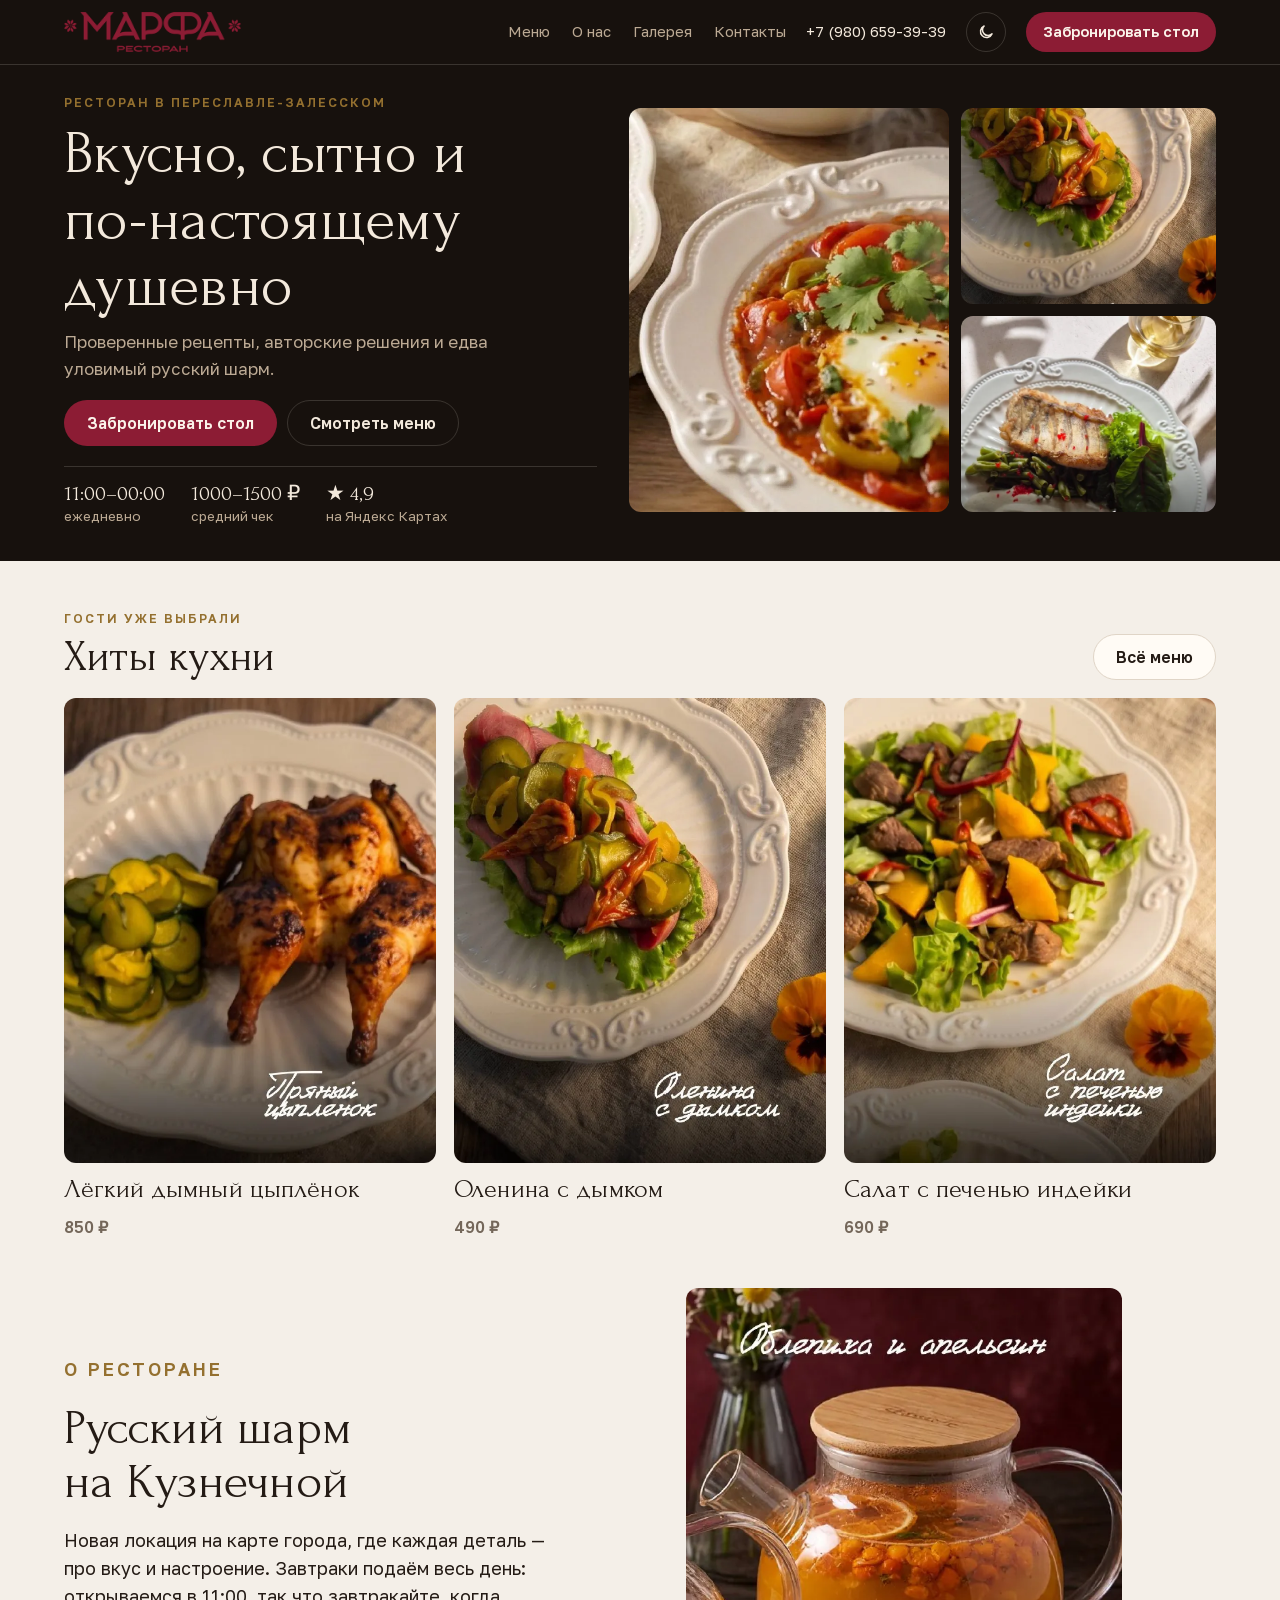
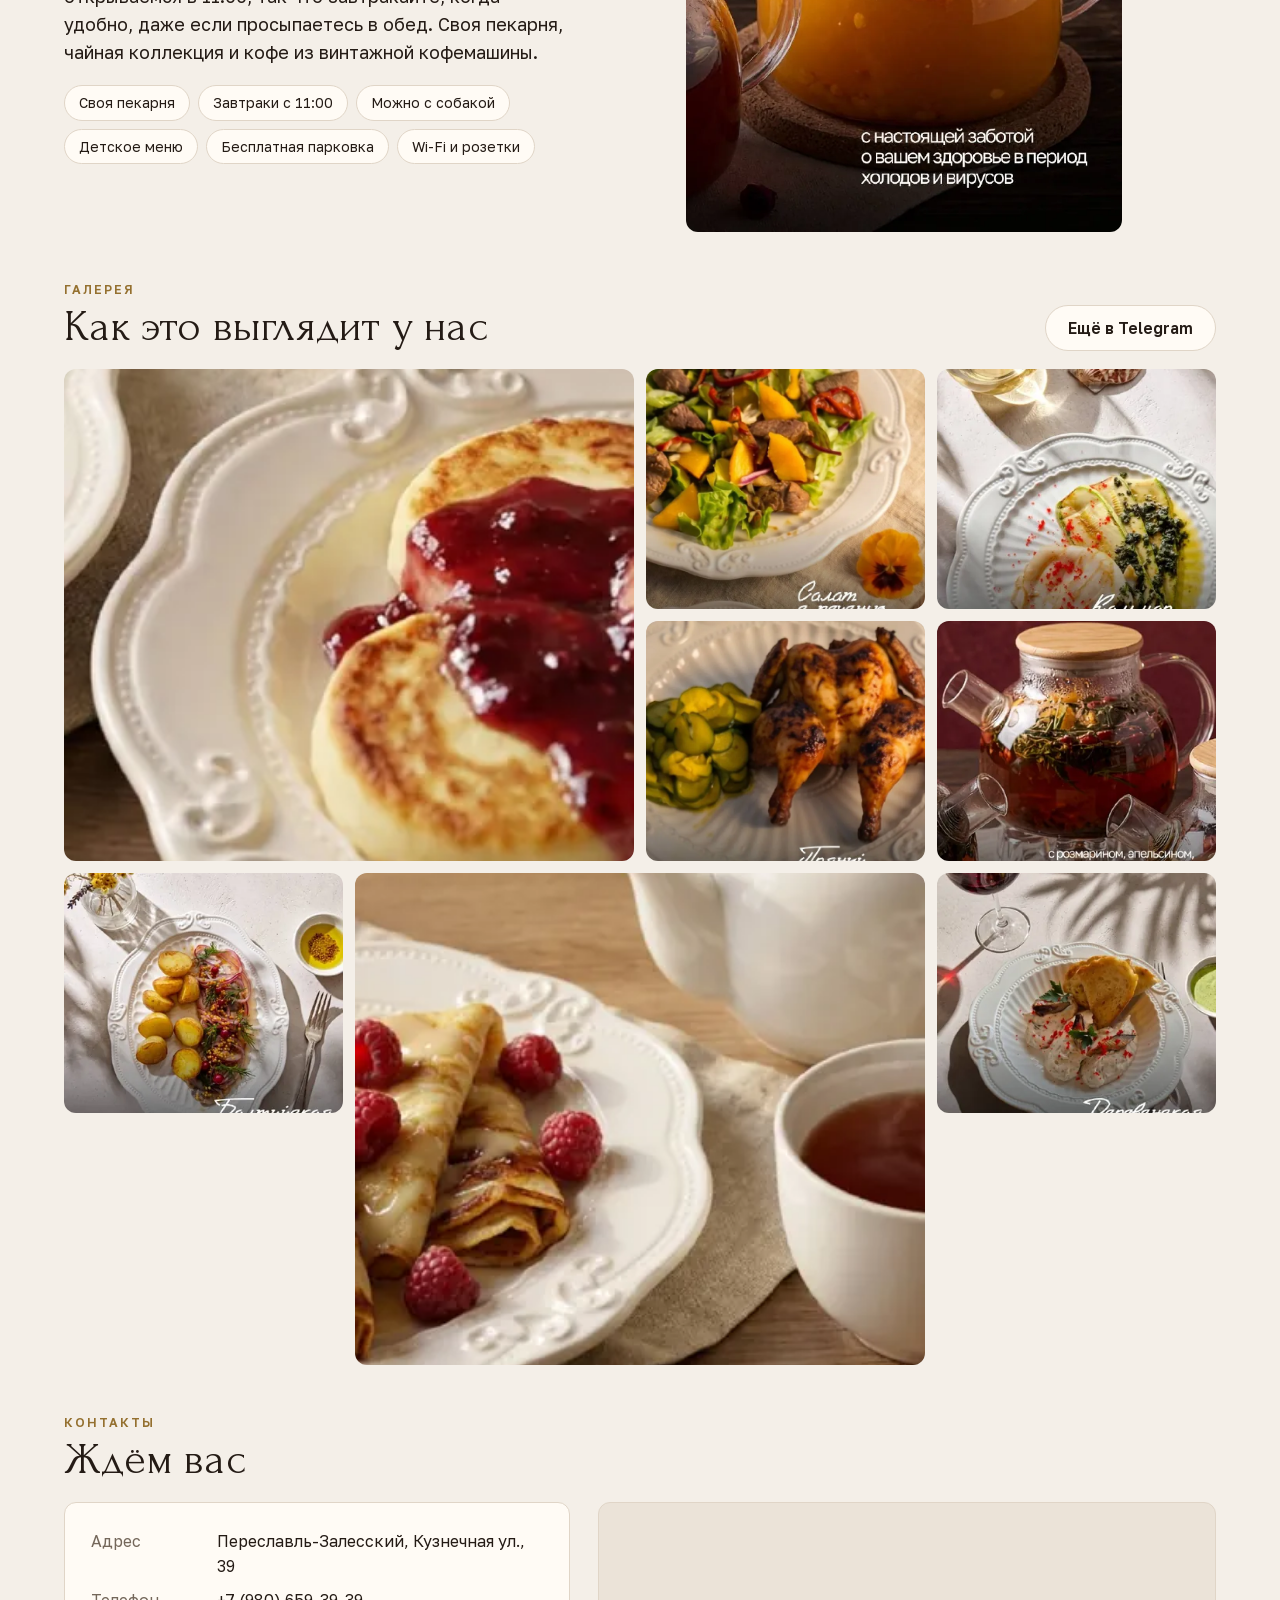
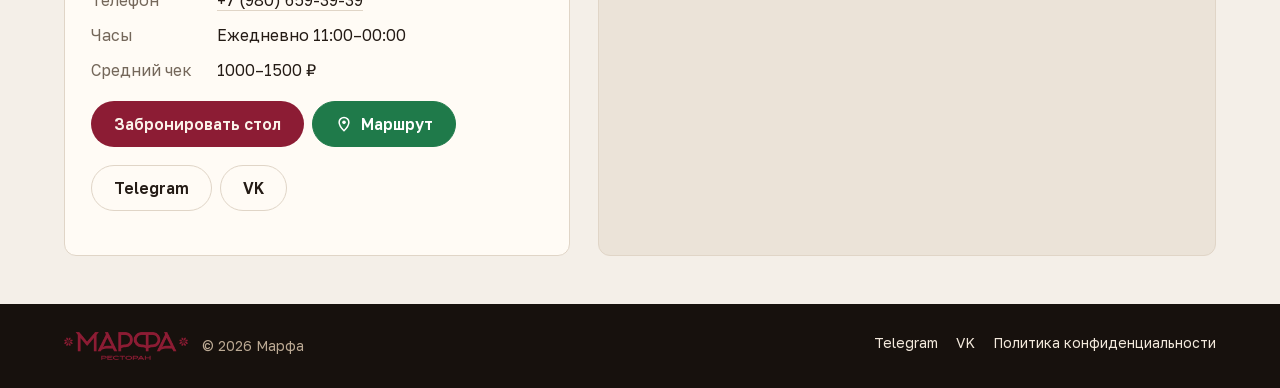
==== index.html @ 9d254a79 "Временная статическая версия marfapro.ru (сервер Beget недоступен) Co-Authored-By: Claude Opus 5.5 <" ====
<!doctype html>
<html lang="ru" data-src="direct">
<head>
<meta charset="utf-8">
<meta name="viewport" content="width=device-width, initial-scale=1, viewport-fit=cover">
<title>Марфа — ресторан в Переславле-Залесском</title>
<meta name="description" content="Проверенные рецепты, авторские решения и едва уловимый русский шарм. Ежедневно 11:00–00:00. Переславль-Залесский, Кузнечная ул., 39.">
<link rel="canonical" href="https://marfapro.ru/">
<meta property="og:type" content="restaurant">
<meta property="og:site_name" content="Марфа">
<meta property="og:title" content="Марфа — ресторан в Переславле-Залесском">
<meta property="og:description" content="Проверенные рецепты, авторские решения и едва уловимый русский шарм. Ежедневно 11:00–00:00. Переславль-Залесский, Кузнечная ул., 39.">
<meta property="og:image" content="https://marfapro.ru/static/img/og-restoran.jpg">
<meta property="og:image:width" content="1200">
<meta property="og:image:height" content="630">
<meta property="og:locale" content="ru_RU">
<meta name="twitter:card" content="summary_large_image">
<meta name="theme-color" content="#17110d">
<link rel="icon" type="image/png" sizes="32x32" href="/icons/favicon-32.png">
<link rel="apple-touch-icon" href="/icons/apple-touch-icon.png">
<link rel="preload" href="/static/fonts/Forum-cyrillic.woff2" as="font" type="font/woff2" crossorigin>
<link rel="stylesheet" href="/static/fonts/fonts.css">
<link rel="stylesheet" href="/static/site.css?v=1792269939">
<script>try { const t = localStorage.getItem('marfa-theme'); if (t) document.documentElement.dataset.theme = t; } catch (e) {}</script>
<script type="application/ld+json">{"@context": "https://schema.org", "@type": "Restaurant", "@id": "https://marfapro.ru/#restaurant", "name": "Марфа", "url": "https://marfapro.ru/", "image": "https://marfapro.ru/static/img/og-restoran.jpg", "logo": "https://marfapro.ru/static/img/logo-restoran-brand-192.png", "telephone": "+7 (980) 659-39-39", "priceRange": "1000–1500 ₽", "acceptsReservations": true, "potentialAction": {"@type": "ReserveAction", "target": {"@type": "EntryPoint", "urlTemplate": "https://marfapro.ru/booking", "inLanguage": "ru", "actionPlatform": ["http://schema.org/DesktopWebPlatform", "http://schema.org/MobileWebPlatform"]}, "result": {"@type": "FoodEstablishmentReservation", "name": "Бронь стола в ресторане «Марфа»"}}, "address": {"@type": "PostalAddress", "streetAddress": "Кузнечная ул., 39", "addressLocality": "Переславль-Залесский", "postalCode": "152020", "addressRegion": "Ярославская область", "addressCountry": "RU"}, "geo": {"@type": "GeoCoordinates", "latitude": "56.745467", "longitude": "38.857308"}, "openingHoursSpecification": [{"@type": "OpeningHoursSpecification", "dayOfWeek": ["Monday", "Tuesday", "Wednesday", "Thursday", "Friday", "Saturday", "Sunday"], "opens": "11:00", "closes": "23:59"}], "sameAs": ["https://t.me/marfa_pz", "https://vk.ru/marfa_pz", "https://yandex.ru/maps/org/marfa/18169628082/"], "menu": "https://marfapro.ru/menu", "hasMenu": {"@type": "Menu", "@id": "https://marfapro.ru/menu#menu", "url": "https://marfapro.ru/menu"}}</script>

</head>
<body>
<header class="top">
  <div class="wrap">
    <a class="logo" href="/" aria-label="Ресторан Марфа — на главную"><img src="/static/img/logo-restoran-brand-96.png" srcset="/static/img/logo-restoran-brand-96.png 1x, /static/img/logo-restoran-brand-192.png 2x" alt="Ресторан Марфа" width="177" height="40"></a>
    <nav class="nav" aria-label="Разделы">
<a href="/menu">Меню</a>      <a href="/#about">О нас</a>
      <a href="/#gallery">Галерея</a>
      <a href="/#contacts">Контакты</a>
    </nav>
    <a class="phone" href="tel:+79806593939">+7 (980) 659-39-39</a>
    <button type="button" class="theme-btn" id="theme-btn" aria-label="Сменить тему: светлая или тёмная" title="Светлая / тёмная тема">
      <svg class="i-sun" viewBox="0 0 24 24" width="18" height="18" aria-hidden="true"><circle cx="12" cy="12" r="4.5" fill="none" stroke="currentColor" stroke-width="2"/><path d="M12 2v2.5M12 19.5V22M2 12h2.5M19.5 12H22M4.9 4.9l1.8 1.8M17.3 17.3l1.8 1.8M4.9 19.1l1.8-1.8M17.3 6.7l1.8-1.8" stroke="currentColor" stroke-width="2" stroke-linecap="round"/></svg>
      <svg class="i-moon" viewBox="0 0 24 24" width="18" height="18" aria-hidden="true"><path d="M20 14.5A8 8 0 1 1 9.5 4a6.5 6.5 0 0 0 10.5 10.5z" fill="none" stroke="currentColor" stroke-width="2" stroke-linejoin="round"/></svg>
    </button>
    <a class="btn btn-brand" href="/booking"><span class="b-long">Забронировать стол</span><span class="b-short">Бронь стола</span></a>
  </div>
  <nav class="subnav" aria-label="Разделы">
<a href="/menu">Меню</a>    <a href="/#about">О нас</a>
    <a href="/#gallery">Галерея</a>
    <a href="/#contacts">Контакты</a>
    <a href="tel:+79806593939">Позвонить</a>
  </nav>
</header>
<main>
  <section class="hero">
    <div class="wrap">
      <div>
        <p class="eyebrow">Ресторан в Переславле-Залесском</p>
        <h1>Вкусно, сытно и по-настоящему душевно</h1>
        <p class="lead">Проверенные рецепты, авторские решения и едва уловимый русский шарм.</p>
        <div class="actions">
          <a class="btn btn-brand" href="/booking">Забронировать стол</a>
<a class="btn btn-ghost" href="/menu">Смотреть меню</a>        </div>
        <div class="facts">
          <span><b>11:00–00:00</b>ежедневно</span>
<span><b>1000–1500 ₽</b>средний чек</span><span><b>★ 4,9</b>на Яндекс Картах</span>        </div>
      </div>
      <div class="collage">
        <figure><img src="/static/img/shakshuka-640.webp" srcset="/static/img/shakshuka-640.webp 640w, /static/img/shakshuka-360.webp 360w" sizes="(max-width: 56rem) 60vw, 34vw"
          alt="Шакшука"  width="640" height="800"></figure>
        <figure><img src="/static/img/olenina-640.webp" srcset="/static/img/olenina-640.webp 640w, /static/img/olenina-360.webp 360w" sizes="(max-width: 56rem) 60vw, 34vw"
          alt="Оленина с дымком" loading="lazy" width="640" height="800"></figure>
        <figure><img src="/static/img/sudak-fasol-640.webp" srcset="/static/img/sudak-fasol-640.webp 640w, /static/img/sudak-fasol-360.webp 360w" sizes="(max-width: 56rem) 60vw, 34vw"
          alt="Судак с фасолью" loading="lazy" width="640" height="800"></figure>
      </div>
    </div>
  </section>


  <section class="section wrap">
    <div class="section-head">
      <div><p class="eyebrow">Гости уже выбрали</p><h2>Хиты кухни</h2></div>
      <a class="btn btn-line" href="/menu">Всё меню</a>
    </div>
    <div class="hits">
      <article class="hit">
        <figure><img src="/static/img/cyplenok-640.webp" srcset="/static/img/cyplenok-640.webp 640w, /static/img/cyplenok-360.webp 360w" sizes="(max-width: 40rem) 72vw, 33vw"
          alt="Лёгкий дымный цыплёнок" loading="lazy" width="640" height="800"></figure>
        <h3>Лёгкий дымный цыплёнок</h3>
<span class="price">850 ₽</span>      </article>
      <article class="hit">
        <figure><img src="/static/img/olenina-640.webp" srcset="/static/img/olenina-640.webp 640w, /static/img/olenina-360.webp 360w" sizes="(max-width: 40rem) 72vw, 33vw"
          alt="Оленина с дымком" loading="lazy" width="640" height="800"></figure>
        <h3>Оленина с дымком</h3>
<span class="price">490 ₽</span>      </article>
      <article class="hit">
        <figure><img src="/static/img/salat-pechen-indeyki-640.webp" srcset="/static/img/salat-pechen-indeyki-640.webp 640w, /static/img/salat-pechen-indeyki-360.webp 360w" sizes="(max-width: 40rem) 72vw, 33vw"
          alt="Салат с печенью индейки" loading="lazy" width="640" height="800"></figure>
        <h3>Салат с печенью индейки</h3>
<span class="price">690 ₽</span>      </article>
    </div>
  </section>

  <section class="section wrap" id="about">
    <div class="about">
      <div class="text">
        <p class="eyebrow">О ресторане</p>
        <h2 style="font-size:clamp(32px,4.4vw,50px)">Русский шарм на Кузнечной</h2>
        <p>Новая локация на карте города, где каждая деталь — про вкус и настроение. Завтраки подаём весь день: открываемся в 11:00, так что завтракайте, когда удобно, даже если просыпаетесь в обед. Своя пекарня, чайная коллекция и кофе из винтажной кофемашины.</p>
<div class="tags"><span>Своя пекарня</span><span>Завтраки с 11:00</span><span>Можно с собакой</span><span>Детское меню</span><span>Бесплатная парковка</span><span>Wi-Fi и розетки</span></div>      </div>
<figure><img src="/static/img/chai-oblepiha-apelsin-640.webp" srcset="/static/img/chai-oblepiha-apelsin-640.webp 640w, /static/img/chai-oblepiha-apelsin-360.webp 360w" sizes="(max-width: 56rem) 100vw, 45vw"
        alt="Имбирный с апельсином и облепихой" loading="lazy" width="640" height="800"></figure>    </div>
  </section>

  <section class="section wrap" id="gallery">
    <div class="section-head"><div><p class="eyebrow">Галерея</p><h2>Как это выглядит у нас</h2></div>
<a class="btn btn-line" href="https://t.me/marfa_pz" rel="noopener" target="_blank">Ещё в Telegram</a></div>
    <div class="gallery">
      <figure><img src="/static/img/syrniki-640.webp" srcset="/static/img/syrniki-640.webp 640w, /static/img/syrniki-360.webp 360w" sizes="(max-width: 56rem) 50vw, 25vw"
        alt="Лёгкие сырники" loading="lazy" width="640" height="800">
</figure>
      <figure><img src="/static/img/salat-pechen-indeyki-640.webp" srcset="/static/img/salat-pechen-indeyki-640.webp 640w, /static/img/salat-pechen-indeyki-360.webp 360w" sizes="(max-width: 56rem) 50vw, 25vw"
        alt="Салат с печенью индейки" loading="lazy" width="640" height="800">
</figure>
      <figure><img src="/static/img/kalmar-cukini-640.webp" srcset="/static/img/kalmar-cukini-640.webp 640w, /static/img/kalmar-cukini-360.webp 360w" sizes="(max-width: 56rem) 50vw, 25vw"
        alt="Овощи и морепродукты из печи" loading="lazy" width="640" height="800">
</figure>
      <figure><img src="/static/img/cyplenok-640.webp" srcset="/static/img/cyplenok-640.webp 640w, /static/img/cyplenok-360.webp 360w" sizes="(max-width: 56rem) 50vw, 25vw"
        alt="Лёгкий дымный цыплёнок" loading="lazy" width="640" height="800">
</figure>
      <figure><img src="/static/img/chai-klukva-rozmarin-640.webp" srcset="/static/img/chai-klukva-rozmarin-640.webp 640w, /static/img/chai-klukva-rozmarin-360.webp 360w" sizes="(max-width: 56rem) 50vw, 25vw"
        alt="Клюква с розмарином" loading="lazy" width="640" height="800">
</figure>
      <figure><img src="/static/img/baltiyskaya-klassika-640.webp" srcset="/static/img/baltiyskaya-klassika-640.webp 640w, /static/img/baltiyskaya-klassika-360.webp 360w" sizes="(max-width: 56rem) 50vw, 25vw"
        alt="Балтийская классика" loading="lazy" width="640" height="800">
</figure>
      <figure><img src="/static/img/bliny-chai-640.webp" srcset="/static/img/bliny-chai-640.webp 640w, /static/img/bliny-chai-360.webp 360w" sizes="(max-width: 56rem) 50vw, 25vw"
        alt="Блюдо ресторана «Марфа»" loading="lazy" width="640" height="800">
</figure>
      <figure><img src="/static/img/derevenskaya-namazka-640.webp" srcset="/static/img/derevenskaya-namazka-640.webp 640w, /static/img/derevenskaya-namazka-360.webp 360w" sizes="(max-width: 56rem) 50vw, 25vw"
        alt="Деревенская намазка" loading="lazy" width="640" height="800">
</figure>
    </div>
  </section>


  <section class="section wrap" id="contacts">
    <div class="section-head"><div><p class="eyebrow">Контакты</p><h2>Ждём вас</h2></div></div>
    <div class="contacts">
      <div class="card">
        <dl class="kv">
          <dt>Адрес</dt><dd>Переславль-Залесский, Кузнечная ул., 39</dd>
          <dt>Телефон</dt><dd><a href="tel:+79806593939">+7 (980) 659-39-39</a></dd>
          <dt>Часы</dt><dd>Ежедневно 11:00–00:00</dd>
<dt>Средний чек</dt><dd>1000–1500 ₽</dd>        </dl>
        <div class="socials">
          <a class="btn btn-brand" href="/booking">Забронировать стол</a>
<a class="btn btn-route" href="https://yandex.ru/maps/org/marfa/18169628082/" rel="noopener" target="_blank"><svg viewBox="0 0 24 24" width="18" height="18" aria-hidden="true"><path d="M12 21s-6.5-6.1-6.5-11.2A6.5 6.5 0 0 1 18.5 9.8C18.5 14.9 12 21 12 21z" fill="none" stroke="currentColor" stroke-width="2" stroke-linejoin="round"/><circle cx="12" cy="9.8" r="2.4" fill="currentColor"/></svg>Маршрут</a>        </div>
        <div class="socials">
<a class="btn btn-line" href="https://t.me/marfa_pz" rel="noopener" target="_blank">Telegram</a><a class="btn btn-line" href="https://vk.ru/marfa_pz" rel="noopener" target="_blank">VK</a>        </div>
      </div>
      <div class="map">
        <iframe src="https://yandex.ru/map-widget/v1/?ll=38.857308%2C56.745467&mode=search&oid=18169628082&ol=biz&z=17"
          title="Марфа на Яндекс Картах" loading="lazy" allowfullscreen></iframe>
      </div>
    </div>
  </section>
</main>
<script>
  // Светлая / тёмная тема: выбор хранится на устройстве (общий с кабинетом), без выбора — как в системе
  (function () {
    const KEY = 'marfa-theme', root = document.documentElement, btn = document.getElementById('theme-btn');
    const sys = matchMedia('(prefers-color-scheme: dark)');
    const dark = () => root.dataset.theme ? root.dataset.theme === 'dark' : sys.matches;
    const sync = () => { btn.classList.toggle('is-dark', dark()); btn.setAttribute('aria-pressed', String(dark())); };
    btn.addEventListener('click', () => {
      const t = dark() ? 'light' : 'dark';
      root.dataset.theme = t;
      try { localStorage.setItem(KEY, t); } catch (e) {}
      sync();
    });
    sys.addEventListener('change', sync);
    sync();
  })();
</script>
<script>
  // Меню кабинета под именем: закрывается по клику мимо и по Esc
  (function () {
    const m = document.getElementById('me-menu'); if (!m) return;
    document.addEventListener('click', (e) => { if (m.open && !m.contains(e.target)) m.open = false; });
    document.addEventListener('keydown', (e) => { if (e.key === 'Escape' && m.open) { m.open = false; m.querySelector('summary').focus(); } });
  })();
</script>
<script>
  // Откуда пришёл гость (метки UTM и группа источника): запоминаем на время визита во вкладке и добавляем к ссылкам на бронь,
  // чтобы на странице «Источники» было видно, откуда пришла заявка. Модуль брони эти параметры не читает.
  (function () {
    const KEYS = ['utm_source', 'utm_medium', 'utm_campaign'];
    let tags = null, src = document.documentElement.dataset.src || '';
    try {
      const q = new URLSearchParams(location.search);
      if (q.get('utm_source')) { tags = {}; KEYS.forEach(k => { if (q.get(k)) tags[k] = q.get(k); }); sessionStorage.setItem('marfa-utm', JSON.stringify(tags)); }
      else if (!src) tags = JSON.parse(sessionStorage.getItem('marfa-utm') || 'null');
      if (src) { sessionStorage.setItem('marfa-src', src); if (!q.get('utm_source')) sessionStorage.removeItem('marfa-utm'); }
      else src = sessionStorage.getItem('marfa-src') || '';
      // Сразу на странице брони: источник — в адрес страницы (без перезагрузки), чтобы заявка его знала
      if (src && location.pathname === '/booking' && !q.get('src')) { q.set('src', src); history.replaceState(null, '', '/booking?' + q); }
    } catch (e) {}
    const p = new URLSearchParams(tags || {});
    if (src) p.set('src', src);
    if (![...p].length) return;
    document.querySelectorAll('a[href="/booking"]').forEach(a => { a.href = '/booking?' + p; });
  })();
</script>
<footer class="foot">
  <div class="wrap">
    <span class="foot-brand"><img src="/static/img/logo-restoran-brand-96.png" alt="Ресторан Марфа" width="124" height="28" loading="lazy">© 2026 Марфа</span>
    <nav aria-label="Ссылки">
<a href="https://t.me/marfa_pz" rel="noopener" target="_blank">Telegram</a><a href="https://vk.ru/marfa_pz" rel="noopener" target="_blank">VK</a>      <a href="/privacy">Политика конфиденциальности</a>
    </nav>
  </div>
</footer>
</body>
</html>
---- static/fonts/fonts.css ----
/* Шрифты хранятся на нашем сервере: быстрее, и адреса посетителей не уходят в Google */
@font-face { font-family: 'Forum'; font-style: normal; font-weight: 400; font-display: swap; src: url(/static/fonts/Forum-cyrillic.woff2) format('woff2'); unicode-range: U+0301, U+0400-045F, U+0490-0491, U+04B0-04B1, U+2116; }
@font-face { font-family: 'Forum'; font-style: normal; font-weight: 400; font-display: swap; src: url(/static/fonts/Forum-latin.woff2) format('woff2'); unicode-range: U+0000-00FF, U+0131, U+0152-0153, U+02BB-02BC, U+02C6, U+02DA, U+02DC, U+0304, U+0308, U+0329, U+2000-206F, U+20AC, U+2122, U+2191, U+2193, U+2212, U+2215, U+FEFF, U+FFFD; }
@font-face { font-family: 'Golos Text'; font-style: normal; font-weight: 400 700; font-display: swap; src: url(/static/fonts/GolosText-cyrillic.woff2) format('woff2'); unicode-range: U+0301, U+0400-045F, U+0490-0491, U+04B0-04B1, U+2116; }
@font-face { font-family: 'Golos Text'; font-style: normal; font-weight: 400 700; font-display: swap; src: url(/static/fonts/GolosText-latin.woff2) format('woff2'); unicode-range: U+0000-00FF, U+0131, U+0152-0153, U+02BB-02BC, U+02C6, U+02DA, U+02DC, U+0304, U+0308, U+0329, U+2000-206F, U+20AC, U+2122, U+2191, U+2193, U+2212, U+2215, U+FEFF, U+FFFD; }
---- static/site.css ----
/* Публичный сайт «Марфа». Тёплая «печная» гамма вокруг бордового из значка, светлая и тёмная темы. */
:root {
  --bg: #f4efe8; --surface: #fffbf5; --sunk: #ebe3d8; --fg: #241b15; --muted: #74675a; --line: #e0d5c7;
  --brand: #8c1c34; --brand-ink: #fbf3ea; --brass: #94702f;
  --ink: #17110d; --ink-2: #221913; --ink-fg: #f3e9dc; --ink-muted: #bcaa94; --ink-line: rgba(243, 233, 220, .16);
  --font-display: "Forum", "Times New Roman", serif;
  --font-body: "Golos Text", -apple-system, "Segoe UI", Roboto, Arial, sans-serif;
  --r: 12px;
  --gutter: max(16px, env(safe-area-inset-left, 0px));
  --gutter-r: max(16px, env(safe-area-inset-right, 0px));
  color-scheme: light;
}
@media (prefers-color-scheme: dark) { :root:not([data-theme="light"]) {
  --bg: #13100d; --surface: #1c1713; --sunk: #251f19; --fg: #efe5d8; --muted: #a8998a; --line: #342b23;
  --brand: #d66b7e; --brand-ink: #1a110e; --brass: #cfa65f; color-scheme: dark; } }
:root[data-theme="dark"] {
  --bg: #13100d; --surface: #1c1713; --sunk: #251f19; --fg: #efe5d8; --muted: #a8998a; --line: #342b23;
  --brand: #d66b7e; --brand-ink: #1a110e; --brass: #cfa65f; color-scheme: dark; }

*, *::before, *::after { box-sizing: border-box; }
html { -webkit-text-size-adjust: 100%; scroll-behavior: smooth; scroll-padding-top: 5rem; }
body { margin: 0; background: var(--bg); color: var(--fg); font-family: var(--font-body); font-size: 16px; line-height: 1.55; }
img { max-width: 100%; display: block; }
[hidden] { display: none !important; }
a { color: inherit; }
h1, h2, h3 { font-family: var(--font-display); font-weight: 400; margin: 0; text-wrap: balance; letter-spacing: .005em; line-height: 1.08; }
p { margin: 0; }
:focus-visible { outline: 2px solid var(--brass); outline-offset: 3px; border-radius: 4px; }
.wrap { max-width: 74rem; margin-inline: auto; padding-left: var(--gutter); padding-right: var(--gutter-r); }
.eyebrow { font-size: 12.5px; letter-spacing: .16em; text-transform: uppercase; color: var(--brass); font-weight: 600; }
.muted { color: var(--muted); }
@media (prefers-reduced-motion: reduce) { html { scroll-behavior: auto; } * { transition: none !important; animation: none !important; } }

/* Кнопки */
.btn { display: inline-flex; align-items: center; justify-content: center; gap: 8px; min-height: 46px; padding: 0 22px; border-radius: 999px;
  border: 1px solid transparent; font: inherit; font-weight: 600; font-size: 15.5px; text-decoration: none; cursor: pointer; white-space: nowrap; }
.btn-brand { background: #8c1c34; color: #fbf3ea; }
.btn-brand:hover { background: #a3233f; }
.btn-ghost { border-color: var(--ink-line); color: var(--ink-fg); }
.btn-ghost:hover { border-color: var(--ink-muted); }
.btn-line { border-color: var(--line); color: var(--fg); background: var(--surface); }
.btn-line:hover { border-color: var(--muted); }

/* Шапка */
.top { position: sticky; top: 0; z-index: 30; background: var(--ink); color: var(--ink-fg); padding-top: env(safe-area-inset-top, 0px);
  border-bottom: 1px solid var(--ink-line); }
.top .wrap { display: flex; align-items: center; gap: 20px; min-height: 64px; }
.logo { display: inline-flex; align-items: center; flex: none; }
.logo img { height: 40px; width: auto; }
@media (max-width: 26rem) { .logo img { height: 30px; } }
.nav { display: flex; gap: 22px; margin-left: auto; font-size: 15px; }
.nav a { color: var(--ink-muted); text-decoration: none; }
.nav a:hover, .nav a[aria-current="page"] { color: var(--ink-fg); }
.top .phone { color: var(--ink-fg); text-decoration: none; font-variant-numeric: tabular-nums; white-space: nowrap; font-size: 15px; }
.top .btn { min-height: 40px; padding: 0 16px; font-size: 14.5px; }
.subnav { display: none; }
@media (max-width: 56rem) {
  .nav, .top .phone { display: none; }
  .top .btn { margin-left: auto; }
  .subnav { display: flex; gap: 6px; overflow-x: auto; padding: 0 var(--gutter-r) 10px var(--gutter); scrollbar-width: none; }
  .subnav::-webkit-scrollbar { display: none; }
  .subnav a { flex: none; color: var(--ink-muted); text-decoration: none; font-size: 14px; padding: 5px 12px; border: 1px solid var(--ink-line); border-radius: 999px; }
  .subnav a[aria-current="page"] { color: var(--ink-fg); border-color: var(--ink-muted); }
}

/* Первый экран */
.hero { background: var(--ink); color: var(--ink-fg); }
.hero .wrap { display: grid; grid-template-columns: minmax(0, 1fr) minmax(0, 1.05fr); gap: 40px; align-items: center; padding-block: 44px 56px; }
.hero h1 { font-size: clamp(42px, 6.2vw, 76px); margin-top: 14px; }
.hero .lead { color: var(--ink-muted); font-size: 18px; max-width: 32ch; margin-top: 16px; }
.hero .actions { display: flex; gap: 10px; flex-wrap: wrap; margin-top: 26px; }
.facts { display: flex; flex-wrap: wrap; gap: 14px 30px; margin-top: 32px; padding-top: 22px; border-top: 1px solid var(--ink-line); font-size: 13.5px; color: var(--ink-muted); }
.facts b { display: block; font-family: var(--font-display); font-weight: 400; font-size: 24px; color: var(--ink-fg); line-height: 1.2; font-variant-numeric: tabular-nums; }
.collage { display: grid; grid-template-columns: 1.25fr 1fr; grid-template-rows: 1fr 1fr; gap: 12px; aspect-ratio: 1 / 1; max-width: 100%; }
.collage figure { margin: 0; overflow: hidden; border-radius: var(--r); background: var(--ink-2); }
.collage figure:first-child { grid-row: 1 / 3; }
.collage img { width: 100%; height: 100%; object-fit: cover; }
@media (max-width: 56rem) {
  .hero .wrap { grid-template-columns: 1fr; gap: 28px; padding-block: 28px 36px; }
  .collage { aspect-ratio: 4 / 3; }
}

/* Секции */
.section { padding-block: 64px; }
.section + .section { padding-top: 0; }
.section-head { display: flex; justify-content: space-between; align-items: end; gap: 16px 24px; flex-wrap: wrap; margin-bottom: 26px; }
.section-head h2 { font-size: clamp(32px, 4.4vw, 50px); margin-top: 8px; }
@media (max-width: 40rem) { .section { padding-block: 44px; } }

/* Хиты */
.hits { display: grid; grid-template-columns: repeat(3, minmax(0, 1fr)); gap: 18px; }
.hit { display: grid; gap: 12px; }
.hit figure { margin: 0; overflow: hidden; border-radius: var(--r); aspect-ratio: 4 / 5; background: var(--sunk); }
.hit img { width: 100%; height: 100%; object-fit: cover; transition: transform .6s ease; }
.hit:hover img { transform: scale(1.03); }
.hit h3 { font-size: 26px; }
.hit .price { color: var(--muted); font-variant-numeric: tabular-nums; }
@media (max-width: 40rem) {
  .hits { grid-auto-flow: column; grid-template-columns: none; grid-auto-columns: 72%; overflow-x: auto; scroll-snap-type: x mandatory;
    margin-right: calc(-1 * var(--gutter-r)); padding-right: var(--gutter-r); scrollbar-width: none; }
  .hits::-webkit-scrollbar { display: none; }
  .hit { scroll-snap-align: start; }
}

/* О ресторане */
.about { display: grid; grid-template-columns: minmax(0, 1.1fr) minmax(0, 1fr); gap: 40px; align-items: center; }
.about .text { display: grid; gap: 18px; }
.about .text p { font-size: 18px; max-width: 46ch; }
.about figure { margin: 0; border-radius: var(--r); overflow: hidden; aspect-ratio: 4 / 5; max-height: 34rem; }
.about figure img { width: 100%; height: 100%; object-fit: cover; }
.tags { display: flex; flex-wrap: wrap; gap: 8px; }
.tags span { border: 1px solid var(--line); background: var(--surface); border-radius: 999px; padding: 6px 14px; font-size: 14px; }
@media (max-width: 56rem) { .about { grid-template-columns: 1fr; } .about figure { aspect-ratio: 4 / 3; } }

/* Галерея */
.gallery { display: grid; grid-template-columns: repeat(4, minmax(0, 1fr)); grid-auto-rows: 15rem; gap: 12px; }
.gallery figure { margin: 0; overflow: hidden; border-radius: var(--r); background: var(--sunk); position: relative; }
.gallery figure:nth-child(6n + 1) { grid-column: span 2; grid-row: span 2; }
.gallery img { width: 100%; height: 100%; object-fit: cover; }
.gallery figcaption { position: absolute; left: 0; right: 0; bottom: 0; padding: 24px 12px 10px; font-size: 13.5px; color: #f3e9dc;
  background: linear-gradient(transparent, rgba(0, 0, 0, .55)); }
@media (max-width: 56rem) { .gallery { grid-template-columns: repeat(2, minmax(0, 1fr)); grid-auto-rows: 11rem; } }

/* Контакты */
.contacts { display: grid; grid-template-columns: minmax(0, .9fr) minmax(0, 1.1fr); gap: 28px; align-items: stretch; }
.card { background: var(--surface); border: 1px solid var(--line); border-radius: var(--r); padding: 26px; display: grid; gap: 18px; align-content: start; }
.kv { display: grid; grid-template-columns: 7rem minmax(0, 1fr); gap: 10px 14px; margin: 0; }
.kv dt { color: var(--muted); }
.kv dd { margin: 0; }
.kv a { text-decoration: none; border-bottom: 1px solid var(--line); }
.socials { display: flex; flex-wrap: wrap; gap: 8px; }
.map { min-height: 22rem; border-radius: var(--r); overflow: hidden; border: 1px solid var(--line); background: var(--sunk); }
.map iframe { width: 100%; height: 100%; min-height: 22rem; border: 0; display: block; }
@media (max-width: 56rem) { .contacts { grid-template-columns: 1fr; } }
@media (max-width: 30rem) { .kv { grid-template-columns: 1fr; gap: 2px; } .kv dd { margin-bottom: 10px; } }

/* Меню */
.menu-head { background: var(--ink); color: var(--ink-fg); }
.menu-head .wrap { padding-block: 36px 30px; display: grid; gap: 10px; }
.menu-head h1 { font-size: clamp(40px, 6vw, 64px); }
.menu-head p { color: var(--ink-muted); }
.cats { position: sticky; top: calc(64px + env(safe-area-inset-top, 0px)); z-index: 20; background: var(--bg); border-bottom: 1px solid var(--line); }
.cats .wrap { display: flex; gap: 6px; overflow-x: auto; padding-block: 10px; scrollbar-width: none; }
.cats .wrap::-webkit-scrollbar { display: none; }
.cats a { flex: none; text-decoration: none; padding: 7px 14px; border-radius: 999px; border: 1px solid var(--line); background: var(--surface); font-size: 14.5px; }
.cats a.on { background: var(--fg); color: var(--bg); border-color: var(--fg); }
@media (max-width: 56rem) { .cats { top: calc(104px + env(safe-area-inset-top, 0px)); } }
.menu-cat { padding-block: 40px 8px; scroll-margin-top: 9rem; }
.menu-cat h2 { font-size: clamp(30px, 4vw, 42px); }
.menu-cat .note { color: var(--muted); margin-top: 4px; }
.dishes { display: grid; grid-template-columns: repeat(auto-fill, minmax(min(100%, 16rem), 1fr)); gap: 26px 20px; margin-top: 22px; }
.dish { display: grid; gap: 10px; align-content: start; }
.dish figure { margin: 0; border-radius: var(--r); overflow: hidden; aspect-ratio: 4 / 5; background: var(--sunk); }
.dish img { width: 100%; height: 100%; object-fit: cover; }
.dish .t { display: flex; justify-content: space-between; align-items: baseline; gap: 12px; }
.dish h3 { font-size: 23px; }
.price { font-variant-numeric: tabular-nums; font-weight: 600; white-space: nowrap; }
.dish p { color: var(--muted); font-size: 14.5px; }
.dish .w { color: var(--muted); font-size: 13px; }
@media (max-width: 40rem) {
  .dishes { grid-template-columns: repeat(2, minmax(0, 1fr)); gap: 22px 12px; }
  .dish h3 { font-size: 19px; }
  .dish .t { display: grid; gap: 2px; }
  .dish p { font-size: 13.5px; }
}
.badge { justify-self: start; font-size: 11.5px; letter-spacing: .1em; text-transform: uppercase; color: var(--brass); font-weight: 600; }
.plain { list-style: none; margin: 22px 0 0; padding: 0; display: grid; grid-template-columns: repeat(auto-fill, minmax(min(100%, 22rem), 1fr)); gap: 0 36px; }
.plain li { display: grid; grid-template-columns: minmax(0, 1fr) auto; gap: 2px 16px; padding: 14px 0; border-bottom: 1px solid var(--line); }
.plain b { font-weight: 500; }
.plain p { grid-column: 1 / -1; color: var(--muted); font-size: 14.5px; }

/* Простые страницы */
.page { padding-block: 48px 72px; display: grid; gap: 18px; max-width: 46rem; }
.page h1 { font-size: clamp(36px, 5vw, 54px); }
.page h2 { font-size: 26px; margin-top: 18px; }
.page p, .page li { font-size: 16.5px; }

/* Подвал */
.foot { background: var(--ink); color: var(--ink-muted); font-size: 14px; padding-bottom: env(safe-area-inset-bottom, 0px); }
.foot .wrap { display: flex; justify-content: space-between; gap: 14px 28px; flex-wrap: wrap; padding-block: 28px; }
.foot a { color: var(--ink-fg); text-decoration: none; }
.foot nav { display: flex; gap: 18px; flex-wrap: wrap; }
.foot .legal { flex-basis: 100%; order: 3; font-size: 12.5px; max-width: 70ch; opacity: .85; }
.foot-brand { display: inline-flex; align-items: center; gap: 14px; flex-wrap: wrap; }
.foot-brand img { height: 28px; width: auto; }

/* Бронирование (booking_form.html, booking.js) */
:root { --ok: #2e7a4c; --warn: #9c650f; --bad: #ad3f2c; --info: #2f5fae; }
@media (prefers-color-scheme: dark) { :root:not([data-theme="light"]) { --ok: #6cc28f; --warn: #e0a64a; --bad: #e8826f; --info: #7aa7e8; } }
:root[data-theme="dark"] { --ok: #6cc28f; --warn: #e0a64a; --bad: #e8826f; --info: #7aa7e8; }
.bk { padding-block: 32px 64px; display: grid; gap: 22px; }
.bk-head { display: grid; gap: 8px; max-width: 46rem; }
.bk-head h1 { font-size: clamp(36px, 5vw, 54px); }
.bk-note { background: var(--sunk); border-radius: var(--r); padding: 10px 14px; font-size: 14px; }
.bk-grid { display: grid; grid-template-columns: minmax(0, 1fr) 20rem; gap: 20px; align-items: start; }
.bk-main { display: grid; gap: 16px; min-width: 0; }
.bk-card { background: var(--surface); border: 1px solid var(--line); border-radius: var(--r); padding: 20px; display: grid; gap: 16px; min-width: 0; }
.bk-card h2 { font-size: 26px; }
.bk-row { display: flex; justify-content: space-between; align-items: baseline; gap: 8px 16px; flex-wrap: wrap; }
.bk-field { display: grid; gap: 7px; min-width: 0; }
.bk-label { font-size: 13.5px; color: var(--muted); font-weight: 500; }
.bk-days { display: flex; gap: 6px; overflow-x: auto; padding-bottom: 4px; scrollbar-width: thin; }
.bk-day { flex: none; width: 3.6rem; border: 1px solid var(--line); background: var(--bg); color: var(--fg); border-radius: 10px; padding: 7px 0; line-height: 1.2; font: inherit; cursor: pointer; }
.bk-day small { display: block; font-size: 11.5px; color: var(--muted); }
.bk-day b { font-size: 18px; font-weight: 600; }
.bk-day[aria-checked="true"] { background: var(--brand); border-color: var(--brand); color: var(--brand-ink); }
.bk-day[aria-checked="true"] small { color: inherit; opacity: .85; }
.bk-stepper { display: inline-flex; align-items: center; border: 1px solid var(--line); border-radius: 999px; overflow: hidden; justify-self: start; }
.bk-stepper button { width: 46px; height: 44px; border: 0; background: var(--bg); color: var(--fg); font-size: 20px; cursor: pointer; }
.bk-stepper button:disabled { opacity: .35; cursor: default; }
.bk-stepper output { min-width: 6.5rem; text-align: center; font-weight: 600; }
.bk-slots { display: grid; grid-template-columns: repeat(auto-fill, minmax(4.6rem, 1fr)); gap: 6px; }
.bk-slots p { grid-column: 1 / -1; }
.bk-slot { border: 1px solid var(--line); background: var(--bg); color: var(--fg); border-radius: 9px; padding: 9px 0; font: inherit; font-variant-numeric: tabular-nums; cursor: pointer; }
.bk-slot:disabled { opacity: .4; text-decoration: line-through; cursor: not-allowed; }
.bk-slot[aria-checked="true"] { background: var(--brand); border-color: var(--brand); color: var(--brand-ink); font-weight: 600; }
.bk-legend { display: flex; gap: 14px; flex-wrap: wrap; font-size: 13px; color: var(--muted); }
.bk-legend i { display: inline-block; width: 11px; height: 11px; border-radius: 3px; margin-right: 5px; vertical-align: -1px; }
.lg-free { border: 2px solid var(--ok); } .lg-busy { background: var(--line); } .lg-small { border: 1.5px dashed var(--muted); }
.bk-floor { width: 100%; height: auto; display: block; background: var(--sunk); border-radius: 10px; }
.bk-floor text { font-family: var(--font-body); font-size: 26px; font-weight: 600; fill: var(--fg); pointer-events: none; }
.bk-floor text.seats { font-size: 15px; font-weight: 400; fill: var(--muted); }
.bk-floor .chair { fill: var(--line); }
.bk-floor .top { stroke-width: 2.5; }
.bk-floor .free .top { fill: var(--surface); stroke: var(--ok); }
.bk-floor .free, .bk-floor .sel { cursor: pointer; }
.bk-floor .free:hover .top { fill: var(--bg); }
.bk-floor .busy .top { fill: var(--line); stroke: var(--line); }
.bk-floor .busy text { fill: var(--muted); }
.bk-floor .small .top { fill: var(--surface); stroke: var(--muted); stroke-dasharray: 6 5; }
.bk-floor .small text { fill: var(--muted); }
.bk-floor .sel .top { fill: var(--brand); stroke: var(--brand); }
.bk-floor .sel .chair { fill: var(--brand); opacity: .55; }
.bk-floor .sel text { fill: var(--brand-ink); }
.bk-floor g:focus-visible { outline: none; }
.bk-floor g:focus-visible .top { stroke: var(--brass); stroke-width: 5; }
.bk-two { display: grid; grid-template-columns: 1fr 1fr; gap: 12px; }
.bk-card input, .bk-card textarea { font: inherit; font-size: 16px; padding: 11px 12px; border: 1px solid var(--line); border-radius: 9px; background: var(--bg); color: var(--fg); width: 100%; }
.bk-hp { position: absolute; left: -9999px; width: 1px; height: 1px; overflow: hidden; }
.bk-check { display: flex; gap: 9px; align-items: flex-start; font-size: 14px; color: var(--muted); }
.bk-check input { width: 18px; height: 18px; margin-top: 2px; flex: none; }
.bk-summary { position: sticky; top: calc(80px + env(safe-area-inset-top, 0px)); }
.bk-summary dl { display: grid; grid-template-columns: auto 1fr; gap: 8px 14px; margin: 0; }
.bk-summary dt { color: var(--muted); } .bk-summary dd { margin: 0; text-align: right; font-weight: 500; }
.bk-submit { width: 100%; }
.bk-submit:disabled { opacity: .45; cursor: not-allowed; }
.bk-small { font-size: 13px; }
.bk-error { color: var(--bad); font-size: 14.5px; }
.bk-ok { color: var(--ok); }
.bk-done { border-color: var(--ok); max-width: 40rem; }
.bk-done .btn { justify-self: start; }
.bk-pill { display: inline-flex; align-items: center; gap: 6px; border-radius: 999px; padding: 3px 11px; font-size: 13.5px; font-weight: 500; background: var(--sunk); }
.bk-pill::before { content: ""; width: 7px; height: 7px; border-radius: 50%; background: currentColor; }
.st-pending { color: var(--warn); } .st-confirmed { color: var(--info); } .st-arrived { color: var(--ok); }
.st-cancelled, .st-declined { color: var(--muted); } .st-noshow { color: var(--bad); }
@media (max-width: 56rem) {
  .bk-grid { grid-template-columns: 1fr; }
  .bk-summary { position: sticky; bottom: 0; top: auto; z-index: 10; border-radius: var(--r) var(--r) 0 0; padding-bottom: max(16px, env(safe-area-inset-bottom, 0px));
    box-shadow: 0 -6px 20px rgba(0, 0, 0, .12); gap: 10px; }
  .bk-summary dl { grid-template-columns: repeat(4, auto); gap: 2px 10px; font-size: 13.5px; }
  .bk-summary dt { grid-row: 1; } .bk-summary dd { grid-row: 2; text-align: left; }
  .bk-summary .eyebrow, .bk-small { display: none; }
}
@media (max-width: 30rem) { .bk-two { grid-template-columns: 1fr; } .bk-card { padding: 16px; } }

/* Частые вопросы */
.faq { display: grid; gap: 8px; max-width: 52rem; }
.faq details { background: var(--surface); border: 1px solid var(--line); border-radius: var(--r); padding: 4px 18px; }
.faq summary { cursor: pointer; padding: 12px 0; font-weight: 600; font-size: 17px; list-style-position: outside; }
.faq details p { padding: 0 0 14px; color: var(--muted); max-width: 60ch; }

/* Плашка согласия на Яндекс Метрику */
.consent-bar { position: fixed; left: 0; right: 0; bottom: 0; z-index: 40; background: var(--surface); border-top: 1px solid var(--line);
  box-shadow: 0 -6px 20px rgba(0, 0, 0, .12); display: flex; gap: 12px 20px; align-items: center; justify-content: center; flex-wrap: wrap;
  padding: 12px var(--gutter-r) max(12px, env(safe-area-inset-bottom, 0px)) var(--gutter); font-size: 14px; }
.consent-bar p { max-width: 60ch; }
.consent-bar div { display: flex; gap: 8px; }
.consent-bar .btn { min-height: 40px; padding: 0 16px; }

/* Меню: разделы на подложке со значками, как в бумажном меню */
.menu-body { display: grid; gap: 18px; padding-top: 28px; }
.menu-group { font-size: clamp(34px, 4.6vw, 48px); margin-top: 18px; scroll-margin-top: 9rem; display: flex; align-items: center; gap: 16px; }
.menu-group::after { content: ""; flex: 1; height: 1px; background: var(--line); }
.menu-body .menu-cat { padding: 22px 24px 10px; background: var(--surface); border: 1px solid var(--line); border-radius: 16px; }
.menu-cat-head { display: flex; align-items: center; gap: 14px; }
.menu-cat-head h3 { font-size: clamp(26px, 3.2vw, 34px); }
.menu-cat-head .note { margin-top: 2px; }
.menu-ico { flex: none; display: grid; place-items: center; width: 48px; height: 48px; border-radius: 50%; color: var(--brand);
  background: var(--sunk); border: 1px solid var(--line); }
.menu-body .plain { margin-top: 12px; }
.menu-body .plain li:last-child { border-bottom: 0; }
.plain .badge { font-size: 10.5px; vertical-align: 2px; margin-left: 4px; }
.cats a { display: inline-flex; align-items: center; gap: 6px; }
.cats a .mi { color: var(--brand); }
.cats a.on .mi { color: inherit; }
@media (max-width: 40rem) {
  .menu-body .menu-cat { padding: 16px 16px 6px; border-radius: 14px; }
  .menu-ico { width: 40px; height: 40px; }
  .menu-ico .mi { width: 22px; height: 22px; }
}

/* Кнопка темы в шапке: в тёмной теме показываем солнце (переключить на светлую), в светлой — луну */
.theme-btn { flex: none; display: inline-grid; place-items: center; width: 40px; height: 40px; padding: 0; border-radius: 50%;
  border: 1px solid var(--ink-line); background: transparent; color: var(--ink-fg); cursor: pointer; }
.theme-btn:hover { border-color: var(--ink-muted); }
.theme-btn .i-sun { display: none; }
.theme-btn.is-dark .i-sun { display: block; } .theme-btn.is-dark .i-moon { display: none; }
@media (max-width: 56rem) { .top .theme-btn { margin-left: auto; } .top .theme-btn ~ .btn { margin-left: 0; } }
.b-short { display: none; }
@media (max-width: 26rem) {
  .top .wrap { gap: 10px; }
  .theme-btn { width: 36px; height: 36px; }
  .top .btn { padding: 0 14px; }
  .top .b-long { display: none; } .top .b-short { display: inline; }
}

.test-strip { background: repeating-linear-gradient(135deg, #f0c24b 0 14px, #e9b52f 14px 28px); color: #241b15; text-align: center;
  font-size: 13px; font-weight: 600; padding: 4px max(16px, env(safe-area-inset-right, 0px)) 4px max(16px, env(safe-area-inset-left, 0px)); }

/* Вход в кабинет */
.auth { padding-block: 32px 56px; display: grid; justify-items: center; }
.auth-card { width: min(100%, 25rem); background: var(--surface); border: 1px solid var(--line); border-radius: 16px; padding: 26px;
  display: grid; gap: 16px; }
.auth-card h1 { font-size: 34px; }
.auth-card form { display: grid; gap: 14px; }
.auth-card label { display: grid; gap: 6px; font-size: 14px; color: var(--muted); }
.auth-card input { font: inherit; font-size: 16px; color: var(--fg); background: var(--bg); border: 1px solid var(--line); border-radius: 10px; padding: 11px 12px; width: 100%; }
.auth-card input:focus-visible { outline: 2px solid var(--brass); outline-offset: 1px; }
.auth-card .code { font-size: 24px; letter-spacing: .3em; text-align: center; font-variant-numeric: tabular-nums; }
.auth-card .btn { width: 100%; }
.auth-steps { display: flex; gap: 8px; font-size: 13px; color: var(--muted); }
.auth-steps b { color: var(--fg); }
.auth-note { font-size: 13.5px; color: var(--muted); }
.auth-ok { font-size: 14px; color: var(--fg); background: var(--sunk); border-radius: 10px; padding: 10px 12px; }
.auth-err { font-size: 14px; color: #a3233f; background: var(--sunk); border-radius: 10px; padding: 10px 12px; }
:root[data-theme="dark"] .auth-err { color: #e57b8e; }
@media (prefers-color-scheme: dark) { :root:not([data-theme="light"]) .auth-err { color: #e57b8e; } }
.auth-alt { display: grid; gap: 8px; font-size: 13.5px; color: var(--muted); border-top: 1px solid var(--line); padding-top: 14px; }
.auth-alt button { font: inherit; color: var(--fg); background: none; border: 0; padding: 0; text-decoration: underline; cursor: pointer; text-align: left; }

/* Компактный первый экран: меньше пустых отступов, фото и факты видны сразу; на телефоне фото — лентой */
.hero .wrap { padding-block: 28px 34px; gap: 32px; grid-template-columns: minmax(0, 1fr) minmax(0, 1.1fr); }
.hero h1 { font-size: clamp(38px, 4.8vw, 62px); margin-top: 8px; }
.hero .lead { font-size: 17px; margin-top: 10px; max-width: 40ch; }
.hero .actions { margin-top: 18px; }
.facts { margin-top: 20px; padding-top: 14px; gap: 10px 26px; }
.facts b { font-size: 21px; }
.collage { aspect-ratio: 16 / 11; }
.section { padding-block: 48px; }
.section-head { margin-bottom: 18px; }
.section-head h2 { font-size: clamp(30px, 3.6vw, 44px); margin-top: 4px; }
@media (max-width: 56rem) {
  .hero .wrap { grid-template-columns: 1fr; gap: 18px; padding-block: 20px 22px; }
  .hero h1 { font-size: clamp(34px, 9vw, 44px); }
  .hero .lead { font-size: 16px; }
  .hero .actions { display: grid; grid-template-columns: 1fr 1fr; gap: 8px; margin-top: 16px; }
  .hero .actions .btn { padding: 0 12px; }
  .facts { display: grid; grid-template-columns: repeat(3, minmax(0, 1fr)); gap: 8px; margin-top: 16px; padding-top: 12px; font-size: 12.5px; }
  .facts b { font-size: 18px; }
  .collage { display: grid; grid-template-columns: none; grid-template-rows: none; grid-auto-flow: column; grid-auto-columns: 62%;
    aspect-ratio: auto; height: 10.5rem; overflow-x: auto; scroll-snap-type: x mandatory; scrollbar-width: none;
    margin-right: calc(-1 * var(--gutter-r)); padding-right: var(--gutter-r); }
  .collage::-webkit-scrollbar { display: none; }
  .collage figure { scroll-snap-align: start; }
  .collage figure:first-child { grid-row: auto; }
}
@media (max-width: 40rem) { .section { padding-block: 32px; } }

/* «Жизнь Марфы»: компактная лента — на компьютере 4 карточки в ряд, на телефоне листается пальцем */
.life .section-head { margin-bottom: 14px; }
.feed { display: grid; grid-template-columns: repeat(4, minmax(0, 1fr)); gap: 16px; }
.feed-all { grid-template-columns: repeat(auto-fill, minmax(min(100%, 16rem), 1fr)); }
.fcard { position: relative; display: grid; grid-template-rows: auto 1fr; background: var(--surface); border: 1px solid var(--line);
  border-radius: var(--r); overflow: hidden; min-width: 0; }
.fcard-img { margin: 0; position: relative; aspect-ratio: 4 / 3; max-width: 100%; background: var(--sunk); overflow: hidden; }
.fcard-img img, .fcard-img video { width: 100%; height: 100%; object-fit: cover; display: block; }
.fcard-play { position: absolute; inset: 50% auto auto 50%; width: 46px; height: 46px; margin: -23px 0 0 -23px; border-radius: 50%;
  background: rgba(23, 17, 13, .62); }
.fcard-play::after { content: ""; position: absolute; left: 18px; top: 14px; border-left: 14px solid #f3e9dc; border-top: 9px solid transparent; border-bottom: 9px solid transparent; }
.fcard-body { display: grid; gap: 6px; align-content: start; padding: 12px 14px 14px; }
.fcard-meta { display: flex; gap: 10px; flex-wrap: wrap; font-size: 12.5px; color: var(--muted); }
.fcard-cat { color: var(--brass); font-weight: 600; letter-spacing: .06em; text-transform: uppercase; font-size: 11.5px; }
.fcard h3 { font-size: 21px; line-height: 1.15; }
.fcard-text { font-size: 14.5px; color: var(--muted); display: -webkit-box; -webkit-line-clamp: 3; -webkit-box-orient: vertical; overflow: hidden; }
.fcard-src { font-size: 13px; margin-top: 2px; }
.fcard-src a { color: var(--fg); text-decoration: none; border-bottom: 1px solid var(--line); }
.fcard-src span { color: var(--muted); }
.fcard-owner { position: absolute; top: 8px; right: 8px; margin: 0; }
.fcard-owner button { font: inherit; font-size: 12.5px; padding: 4px 10px; border-radius: 999px; border: 0; cursor: pointer;
  background: rgba(23, 17, 13, .72); color: #f3e9dc; }
.owner-hint { background: var(--sunk); border-radius: 10px; padding: 10px 14px; }
.feed:not(.feed-all) .fcard:nth-child(n + 5) { display: none; }  /* на главной — один ряд; остальное на странице «Все новости» */
@media (max-width: 64rem) { .feed:not(.feed-all) { grid-template-columns: repeat(3, minmax(0, 1fr)); } .feed:not(.feed-all) .fcard:nth-child(n + 4) { display: none; } }
@media (max-width: 40rem) {
  .feed:not(.feed-all) { grid-template-columns: none; grid-auto-flow: column; grid-auto-columns: 78%; overflow-x: auto; scroll-snap-type: x mandatory;
    margin-right: calc(-1 * var(--gutter-r)); padding-right: var(--gutter-r); scrollbar-width: none; }
  .feed:not(.feed-all)::-webkit-scrollbar { display: none; }
  .feed:not(.feed-all) .fcard { scroll-snap-align: start; }
  .feed:not(.feed-all) .fcard:nth-child(n) { display: grid; }
  .fcard h3 { font-size: 19px; }
}

/* Кабинет в шапке: имя вошедшего, по нажатию — меню разделов. Гостям не видно (только «ЛК» в углу подвала) */
.me-menu { position: relative; flex: none; }
.me-menu > summary { list-style: none; display: inline-flex; align-items: center; gap: 8px; height: 40px; padding: 0 12px 0 4px; border-radius: 999px;
  border: 1px solid var(--ink-line); color: var(--ink-fg); cursor: pointer; font-size: 14.5px; user-select: none; }
.me-menu > summary::-webkit-details-marker { display: none; }
.me-menu > summary:hover, .me-menu[open] > summary { border-color: var(--ink-muted); }
.me-initial { display: inline-grid; place-items: center; width: 30px; height: 30px; border-radius: 50%; background: #8c1c34; color: #fbf3ea;
  font-family: var(--font-display); font-size: 17px; }
.me-name { max-width: 8rem; overflow: hidden; text-overflow: ellipsis; white-space: nowrap; }
.me-dot { min-width: 20px; height: 20px; padding: 0 6px; border-radius: 999px; background: var(--brass); color: var(--ink); font-size: 12px; font-weight: 600;
  display: inline-grid; place-items: center; font-variant-numeric: tabular-nums; }
.me-caret { color: var(--ink-muted); transition: transform .15s; }
.me-menu[open] .me-caret { transform: rotate(180deg); }
.me-drop { position: absolute; right: 0; top: calc(100% + 8px); z-index: 40; min-width: 15rem; max-width: calc(100vw - 32px); display: grid; padding: 8px;
  background: var(--surface); color: var(--fg); border: 1px solid var(--line); border-radius: 14px; box-shadow: 0 14px 40px rgba(23, 17, 13, .28); }
.me-head { padding: 6px 10px 8px; font-size: 12.5px; color: var(--muted); border-bottom: 1px solid var(--line); margin-bottom: 4px; }
.me-drop a, .me-drop button { display: block; width: 100%; text-align: left; padding: 9px 10px; border-radius: 8px; color: var(--fg); text-decoration: none;
  font: inherit; font-size: 15px; background: none; border: 0; cursor: pointer; }
.me-drop a:hover, .me-drop button:hover { background: var(--sunk); }
.me-drop form { margin: 4px 0 0; border-top: 1px solid var(--line); padding-top: 4px; }
.me-drop button { color: var(--muted); }
@media (max-width: 56rem) { .top .me-menu { margin-left: 0; } }
@media (max-width: 30rem) {
  /* на телефоне — только кружок с буквой; число новых материалов — значком на нём */
  .me-name, .me-caret { display: none; }
  .me-menu > summary { position: relative; padding: 3px; gap: 0; height: 36px; }
  .me-initial { width: 28px; height: 28px; }
  .me-dot { position: absolute; top: -4px; right: -6px; min-width: 17px; height: 17px; padding: 0 4px; font-size: 10.5px; }
  .me-drop { right: -96px; }
}

/* «ЛК» для сотрудников: маленькая неприметная ссылка в углу подвала */
.foot .wrap { position: relative; }
.lk-corner { position: absolute; right: calc(max(16px, env(safe-area-inset-right, 0px)) - 14px); bottom: -6px; padding: 17px 14px; font-size: 11px;
  letter-spacing: .08em; line-height: 1; color: var(--ink-muted) !important; opacity: .45; text-decoration: none; }  /* видно мелко, а нажать пальцем легко: область 45×45 */
.lk-corner:hover, .lk-corner:focus-visible { opacity: 1; }

/* Слово «Марфы» в заголовках ленты — фирменным цветом, как кнопка брони */
.brand-word { color: var(--brand); }
.menu-head .brand-word, .hero .brand-word { color: #d66b7e; }

/* Кнопка «Маршрут» — зелёная, заметная; на телефоне и планшете крупная, во всю ширину */
.btn-route { background: #1f7a4a; color: #fff; border-color: #1f7a4a; }
.btn-route:hover { background: #23905a; border-color: #23905a; }
.btn-route svg { flex: none; }
@media (max-width: 64rem) {
  .contacts .socials .btn-brand, .contacts .socials .btn-route { flex: 1 1 12rem; min-height: 52px; font-size: 16.5px; }
}
.me-g { padding: 10px 10px 4px; font-size: 11px; letter-spacing: .1em; text-transform: uppercase; color: var(--muted); }
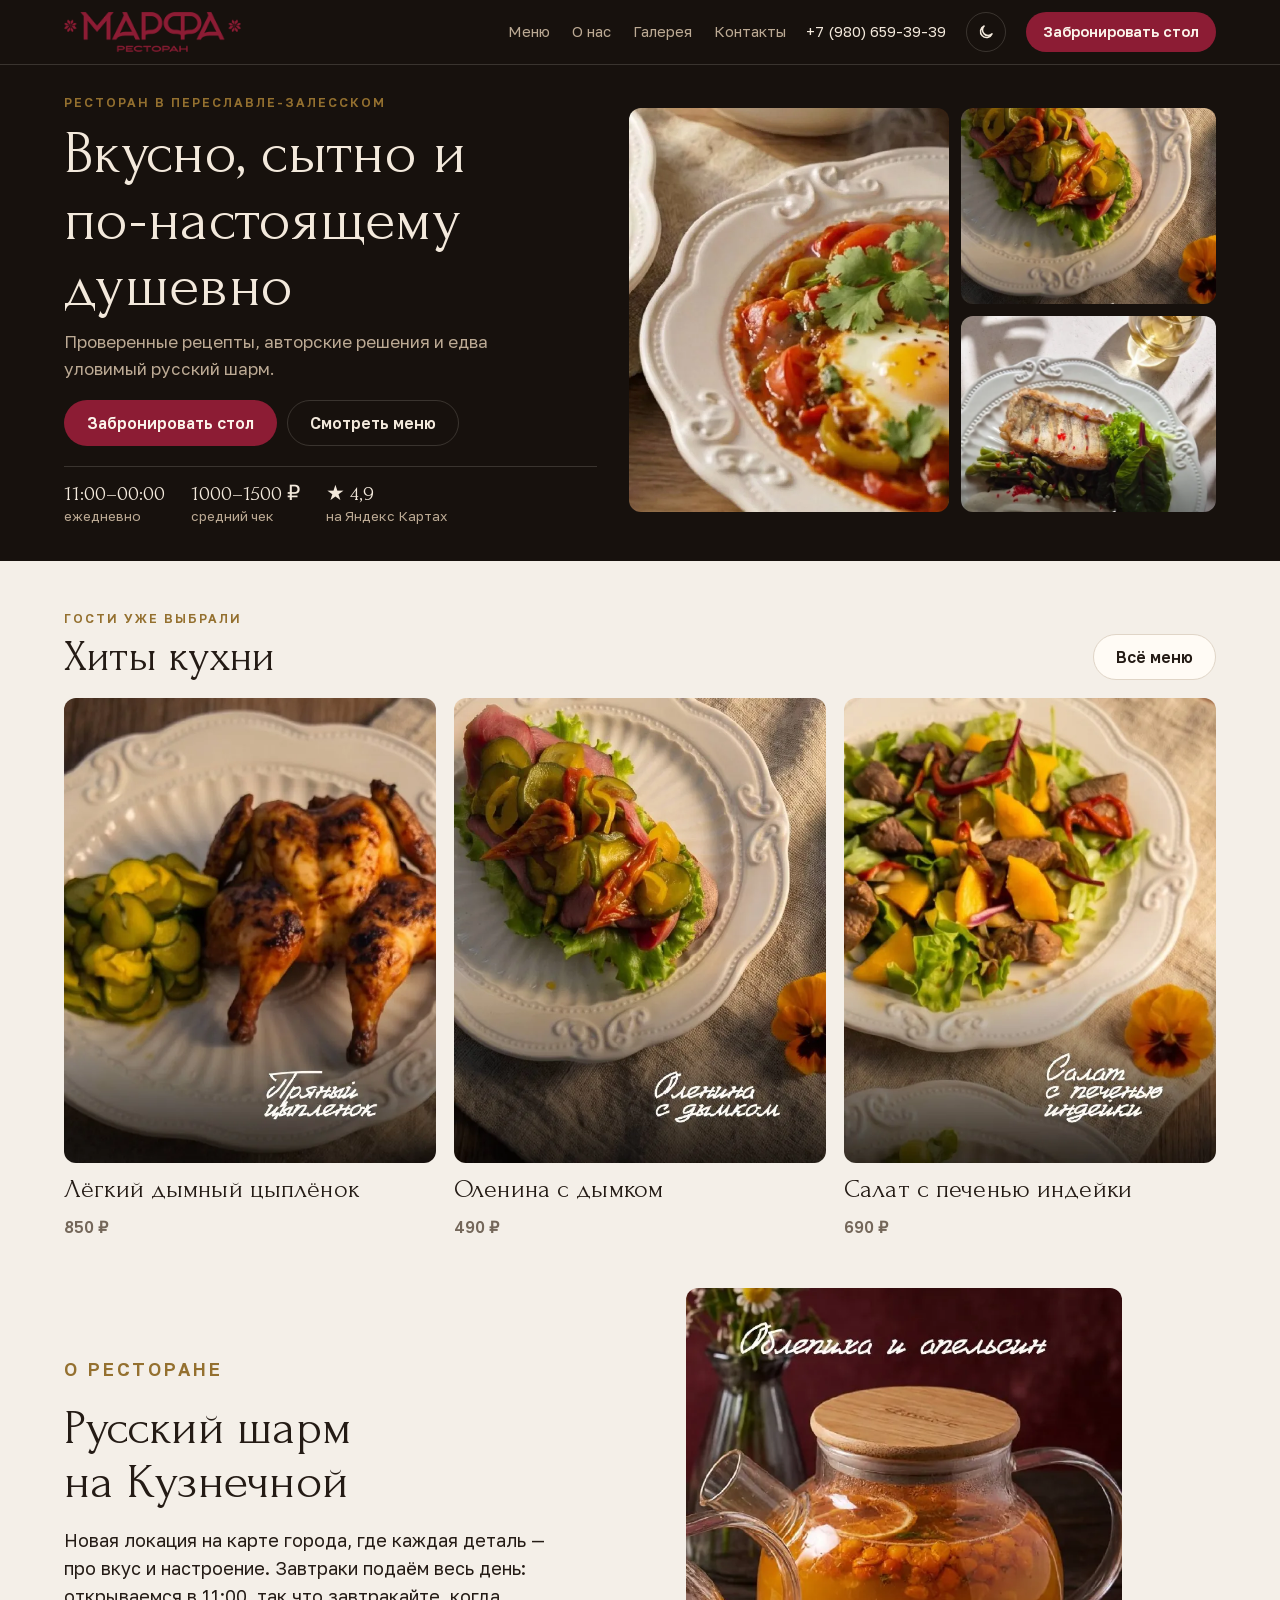
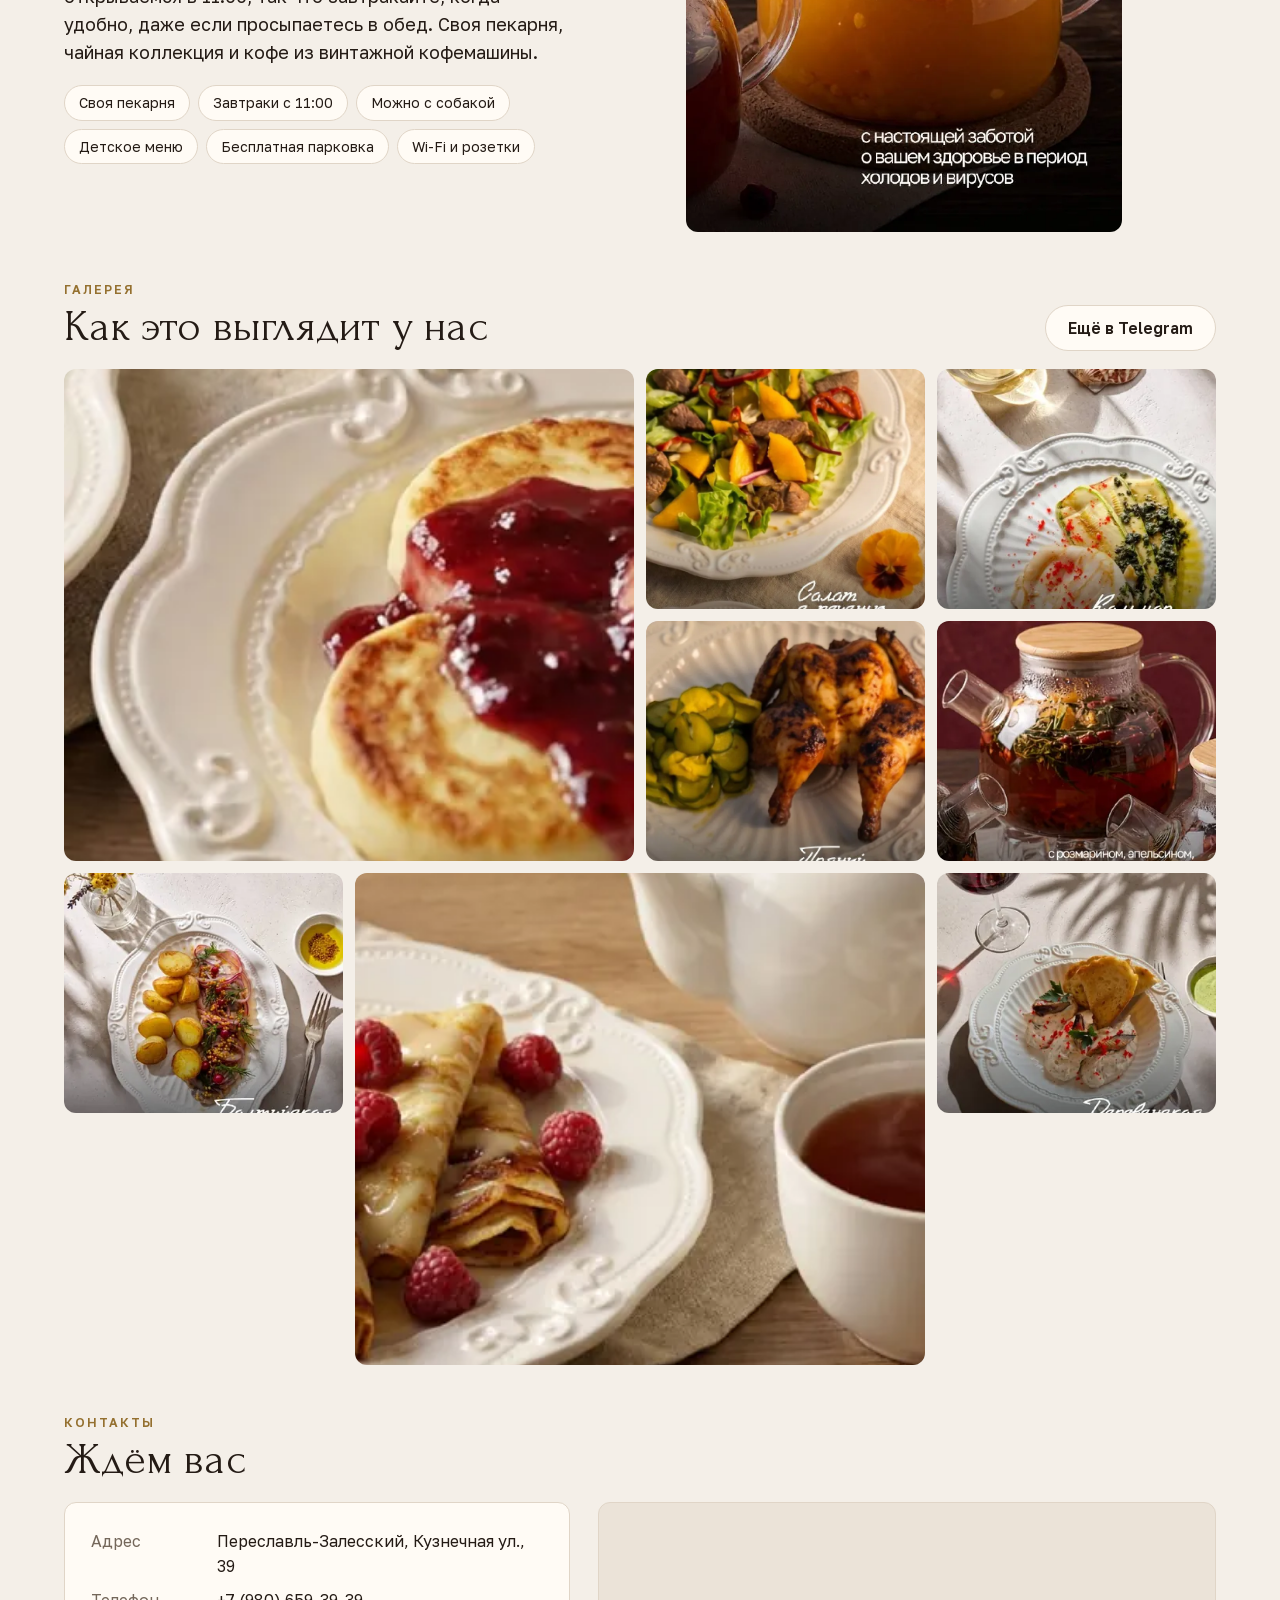
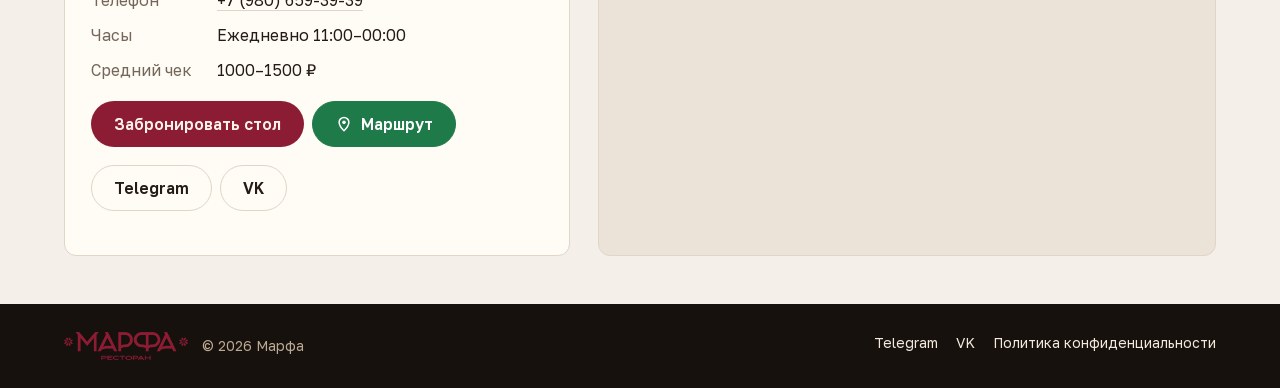
==== commit 2bb84220: "Главная: лёгкий логотип (55→5 КБ), фото шапки грузятся сразу Co-Authored-By: Claude Opus 5.5 <norepl" ====
--- a/index.html
+++ b/index.html
@@ -19,6 +19,7 @@
 <link rel="icon" type="image/png" sizes="32x32" href="/icons/favicon-32.png">
 <link rel="apple-touch-icon" href="/icons/apple-touch-icon.png">
 <link rel="preload" href="/static/fonts/Forum-cyrillic.woff2" as="font" type="font/woff2" crossorigin>
+<link rel="preload" href="/static/fonts/GolosText-cyrillic.woff2" as="font" type="font/woff2" crossorigin>
 <link rel="stylesheet" href="/static/fonts/fonts.css">
 <link rel="stylesheet" href="/static/site.css?v=1792269939">
 <script>try { const t = localStorage.getItem('marfa-theme'); if (t) document.documentElement.dataset.theme = t; } catch (e) {}</script>
@@ -28,7 +29,7 @@
 <body>
 <header class="top">
   <div class="wrap">
-    <a class="logo" href="/" aria-label="Ресторан Марфа — на главную"><img src="/static/img/logo-restoran-brand-96.png" srcset="/static/img/logo-restoran-brand-96.png 1x, /static/img/logo-restoran-brand-192.png 2x" alt="Ресторан Марфа" width="177" height="40"></a>
+    <a class="logo" href="/" aria-label="Ресторан Марфа — на главную"><img src="/static/img/logo-restoran-brand-96.png" alt="Ресторан Марфа" width="177" height="40"></a>
     <nav class="nav" aria-label="Разделы">
 <a href="/menu">Меню</a>      <a href="/#about">О нас</a>
       <a href="/#gallery">Галерея</a>
@@ -64,11 +65,11 @@
       </div>
       <div class="collage">
         <figure><img src="/static/img/shakshuka-640.webp" srcset="/static/img/shakshuka-640.webp 640w, /static/img/shakshuka-360.webp 360w" sizes="(max-width: 56rem) 60vw, 34vw"
-          alt="Шакшука"  width="640" height="800"></figure>
+          alt="Шакшука" fetchpriority="high" width="640" height="800"></figure>
         <figure><img src="/static/img/olenina-640.webp" srcset="/static/img/olenina-640.webp 640w, /static/img/olenina-360.webp 360w" sizes="(max-width: 56rem) 60vw, 34vw"
-          alt="Оленина с дымком" loading="lazy" width="640" height="800"></figure>
+          alt="Оленина с дымком"  width="640" height="800"></figure>
         <figure><img src="/static/img/sudak-fasol-640.webp" srcset="/static/img/sudak-fasol-640.webp 640w, /static/img/sudak-fasol-360.webp 360w" sizes="(max-width: 56rem) 60vw, 34vw"
-          alt="Судак с фасолью" loading="lazy" width="640" height="800"></figure>
+          alt="Судак с фасолью"  width="640" height="800"></figure>
       </div>
     </div>
   </section>
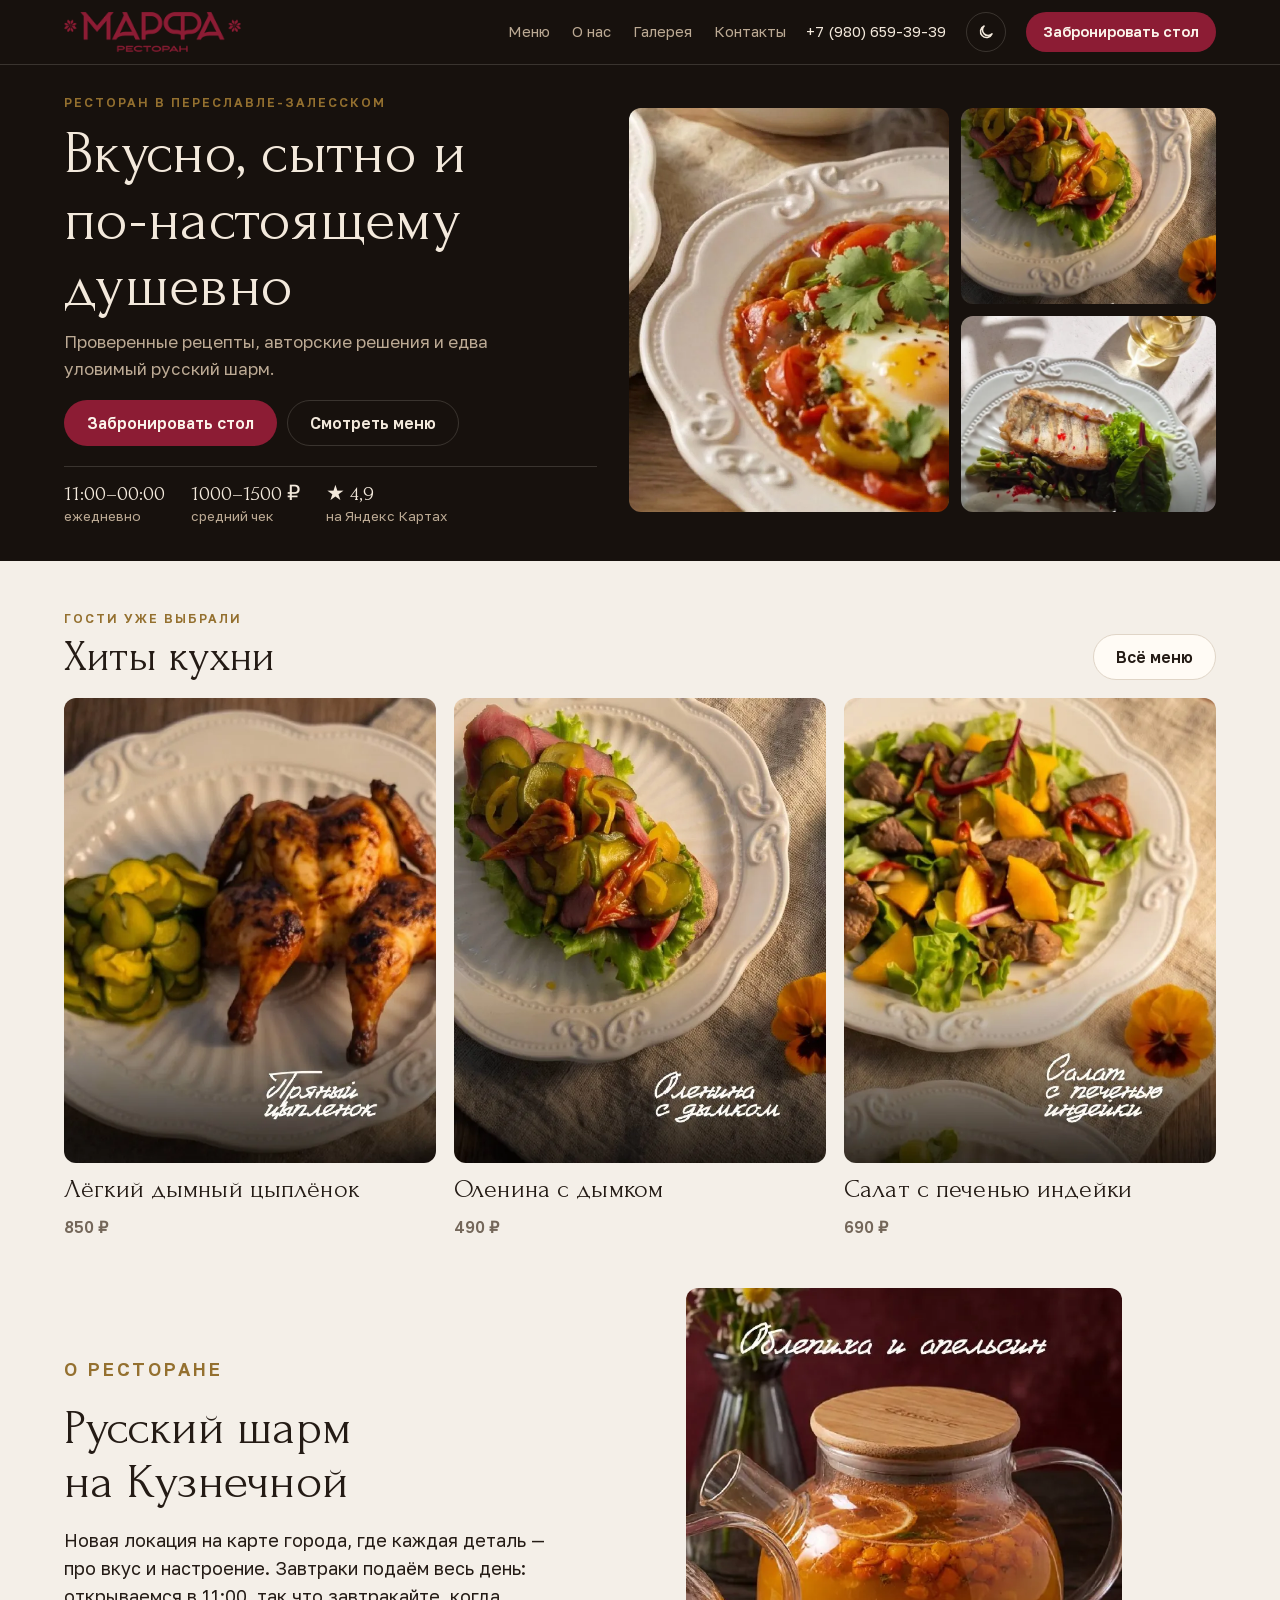
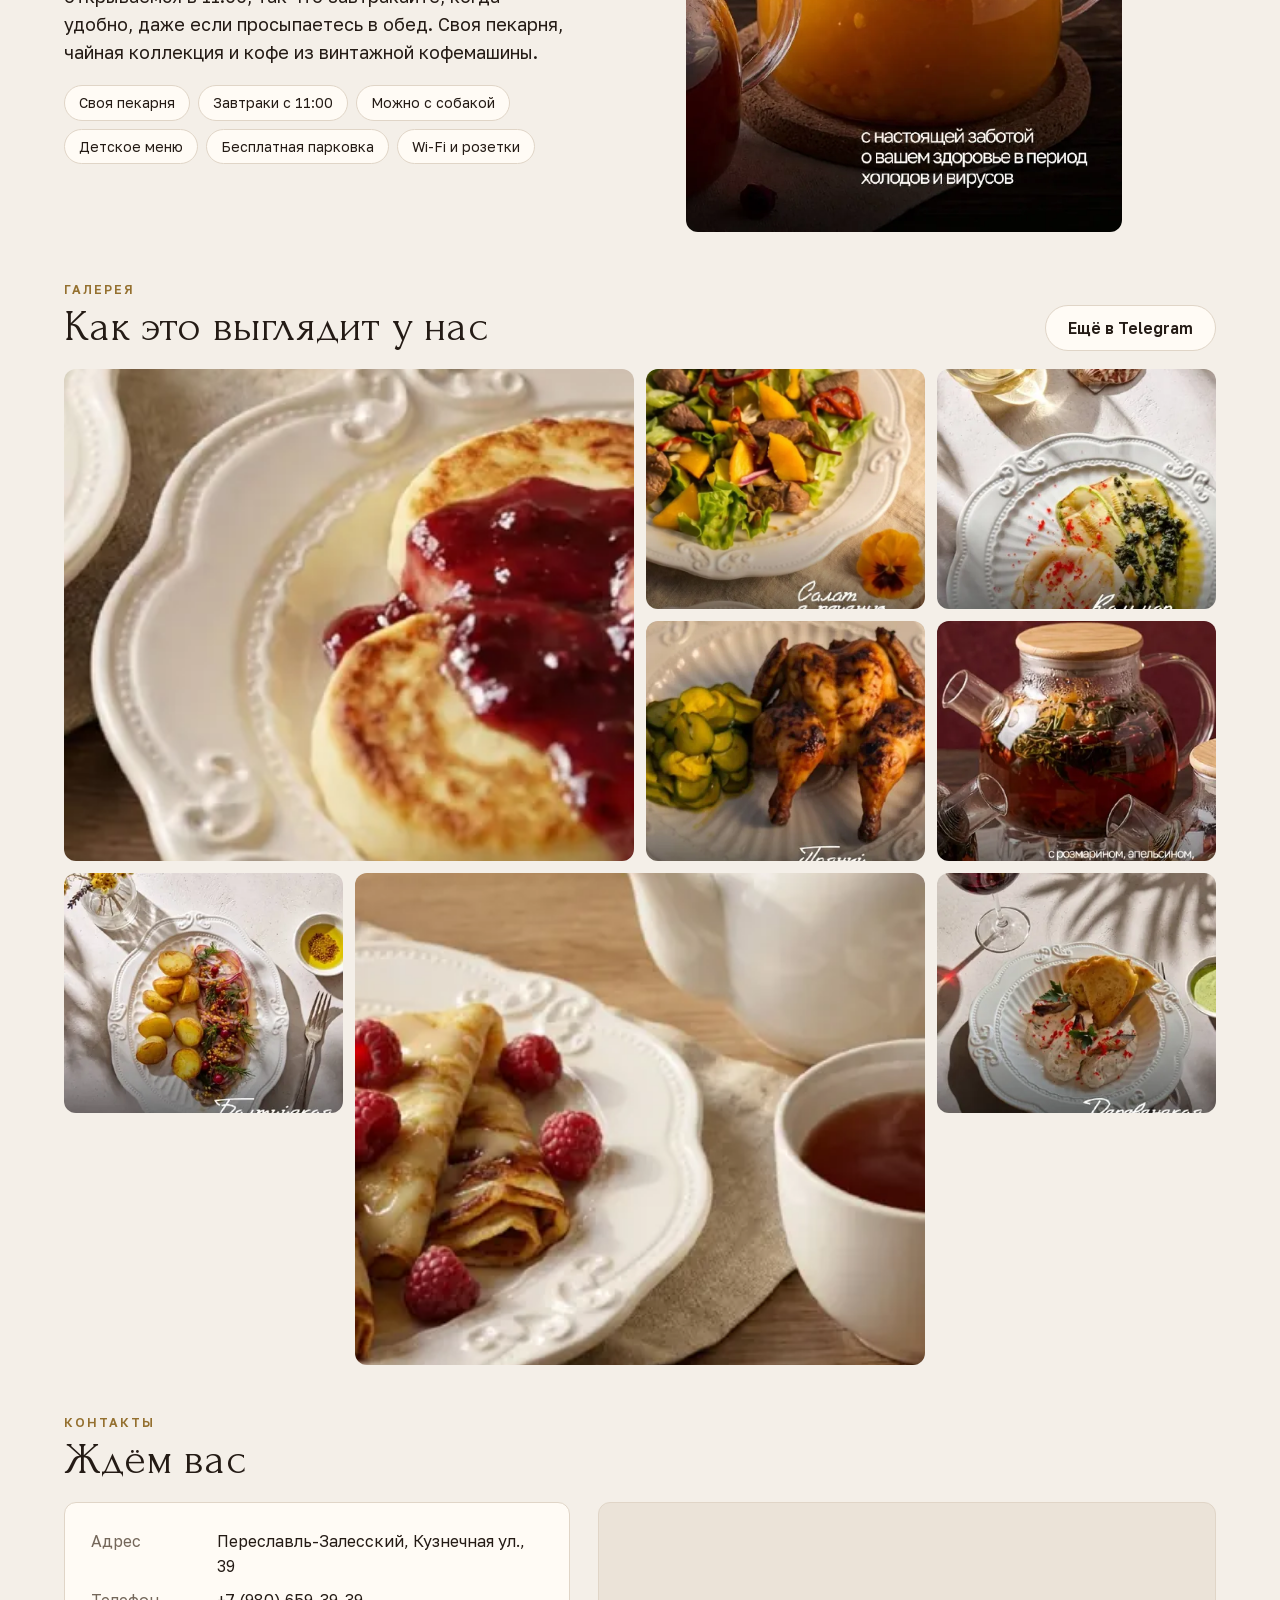
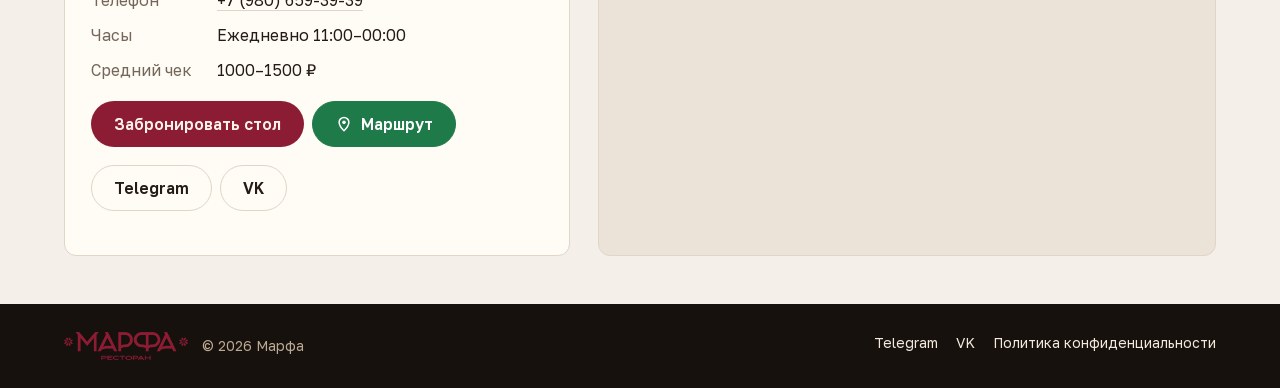
==== commit 6e0daaa3: "Ссылки сразу на адреса со слешем — без лишнего перенаправления 301 Co-Authored-By: Claude Opus 5.5 <" ====
--- a/index.html
+++ b/index.html
@@ -31,7 +31,7 @@
   <div class="wrap">
     <a class="logo" href="/" aria-label="Ресторан Марфа — на главную"><img src="/static/img/logo-restoran-brand-96.png" alt="Ресторан Марфа" width="177" height="40"></a>
     <nav class="nav" aria-label="Разделы">
-<a href="/menu">Меню</a>      <a href="/#about">О нас</a>
+<a href="/menu/">Меню</a>      <a href="/#about">О нас</a>
       <a href="/#gallery">Галерея</a>
       <a href="/#contacts">Контакты</a>
     </nav>
@@ -40,10 +40,10 @@
       <svg class="i-sun" viewBox="0 0 24 24" width="18" height="18" aria-hidden="true"><circle cx="12" cy="12" r="4.5" fill="none" stroke="currentColor" stroke-width="2"/><path d="M12 2v2.5M12 19.5V22M2 12h2.5M19.5 12H22M4.9 4.9l1.8 1.8M17.3 17.3l1.8 1.8M4.9 19.1l1.8-1.8M17.3 6.7l1.8-1.8" stroke="currentColor" stroke-width="2" stroke-linecap="round"/></svg>
       <svg class="i-moon" viewBox="0 0 24 24" width="18" height="18" aria-hidden="true"><path d="M20 14.5A8 8 0 1 1 9.5 4a6.5 6.5 0 0 0 10.5 10.5z" fill="none" stroke="currentColor" stroke-width="2" stroke-linejoin="round"/></svg>
     </button>
-    <a class="btn btn-brand" href="/booking"><span class="b-long">Забронировать стол</span><span class="b-short">Бронь стола</span></a>
+    <a class="btn btn-brand" href="/booking/"><span class="b-long">Забронировать стол</span><span class="b-short">Бронь стола</span></a>
   </div>
   <nav class="subnav" aria-label="Разделы">
-<a href="/menu">Меню</a>    <a href="/#about">О нас</a>
+<a href="/menu/">Меню</a>    <a href="/#about">О нас</a>
     <a href="/#gallery">Галерея</a>
     <a href="/#contacts">Контакты</a>
     <a href="tel:+79806593939">Позвонить</a>
@@ -57,8 +57,8 @@
         <h1>Вкусно, сытно и по-настоящему душевно</h1>
         <p class="lead">Проверенные рецепты, авторские решения и едва уловимый русский шарм.</p>
         <div class="actions">
-          <a class="btn btn-brand" href="/booking">Забронировать стол</a>
-<a class="btn btn-ghost" href="/menu">Смотреть меню</a>        </div>
+          <a class="btn btn-brand" href="/booking/">Забронировать стол</a>
+<a class="btn btn-ghost" href="/menu/">Смотреть меню</a>        </div>
         <div class="facts">
           <span><b>11:00–00:00</b>ежедневно</span>
 <span><b>1000–1500 ₽</b>средний чек</span><span><b>★ 4,9</b>на Яндекс Картах</span>        </div>
@@ -78,7 +78,7 @@
   <section class="section wrap">
     <div class="section-head">
       <div><p class="eyebrow">Гости уже выбрали</p><h2>Хиты кухни</h2></div>
-      <a class="btn btn-line" href="/menu">Всё меню</a>
+      <a class="btn btn-line" href="/menu/">Всё меню</a>
     </div>
     <div class="hits">
       <article class="hit">
@@ -152,7 +152,7 @@
           <dt>Часы</dt><dd>Ежедневно 11:00–00:00</dd>
 <dt>Средний чек</dt><dd>1000–1500 ₽</dd>        </dl>
         <div class="socials">
-          <a class="btn btn-brand" href="/booking">Забронировать стол</a>
+          <a class="btn btn-brand" href="/booking/">Забронировать стол</a>
 <a class="btn btn-route" href="https://yandex.ru/maps/org/marfa/18169628082/" rel="noopener" target="_blank"><svg viewBox="0 0 24 24" width="18" height="18" aria-hidden="true"><path d="M12 21s-6.5-6.1-6.5-11.2A6.5 6.5 0 0 1 18.5 9.8C18.5 14.9 12 21 12 21z" fill="none" stroke="currentColor" stroke-width="2" stroke-linejoin="round"/><circle cx="12" cy="9.8" r="2.4" fill="currentColor"/></svg>Маршрут</a>        </div>
         <div class="socials">
 <a class="btn btn-line" href="https://t.me/marfa_pz" rel="noopener" target="_blank">Telegram</a><a class="btn btn-line" href="https://vk.ru/marfa_pz" rel="noopener" target="_blank">VK</a>        </div>
@@ -207,14 +207,14 @@
     const p = new URLSearchParams(tags || {});
     if (src) p.set('src', src);
     if (![...p].length) return;
-    document.querySelectorAll('a[href="/booking"]').forEach(a => { a.href = '/booking?' + p; });
+    document.querySelectorAll('a[href="/booking/"]').forEach(a => { a.href = '/booking?' + p; });
   })();
 </script>
 <footer class="foot">
   <div class="wrap">
     <span class="foot-brand"><img src="/static/img/logo-restoran-brand-96.png" alt="Ресторан Марфа" width="124" height="28" loading="lazy">© 2026 Марфа</span>
     <nav aria-label="Ссылки">
-<a href="https://t.me/marfa_pz" rel="noopener" target="_blank">Telegram</a><a href="https://vk.ru/marfa_pz" rel="noopener" target="_blank">VK</a>      <a href="/privacy">Политика конфиденциальности</a>
+<a href="https://t.me/marfa_pz" rel="noopener" target="_blank">Telegram</a><a href="https://vk.ru/marfa_pz" rel="noopener" target="_blank">VK</a>      <a href="/privacy/">Политика конфиденциальности</a>
     </nav>
   </div>
 </footer>
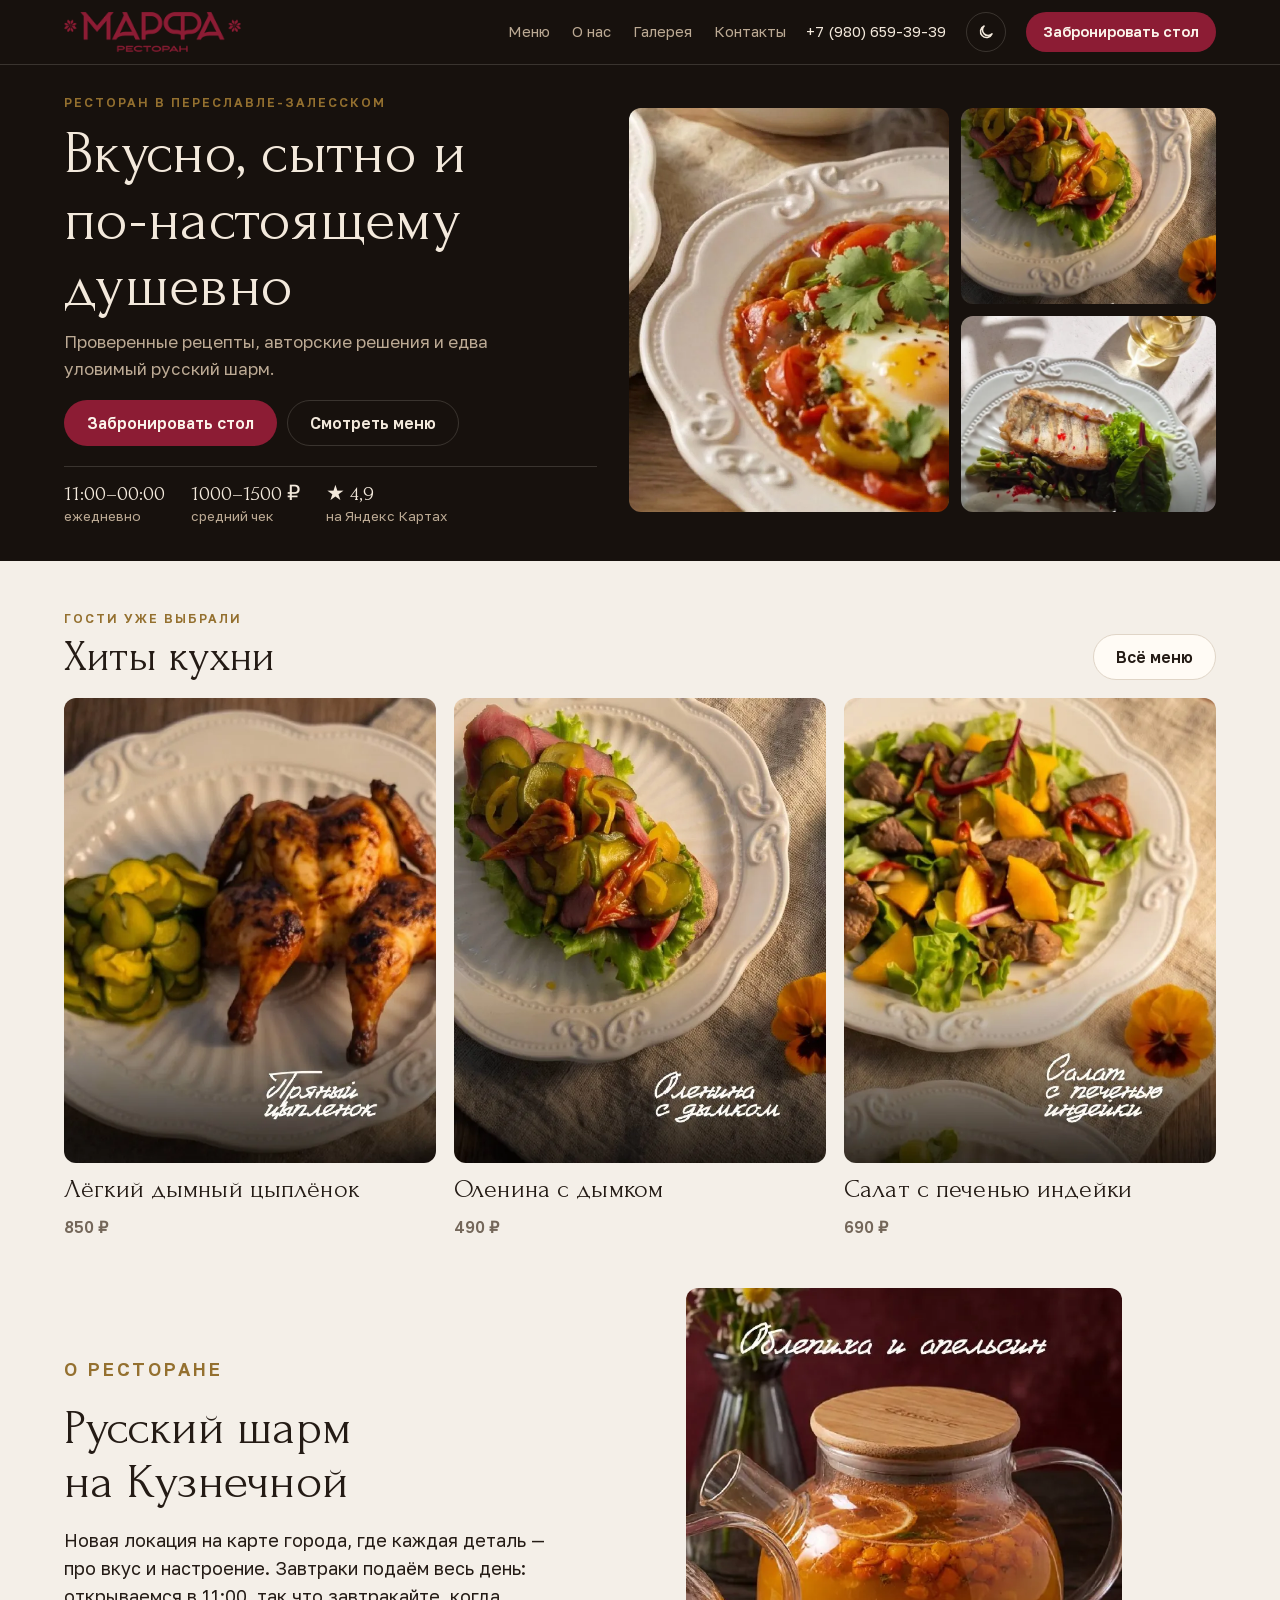
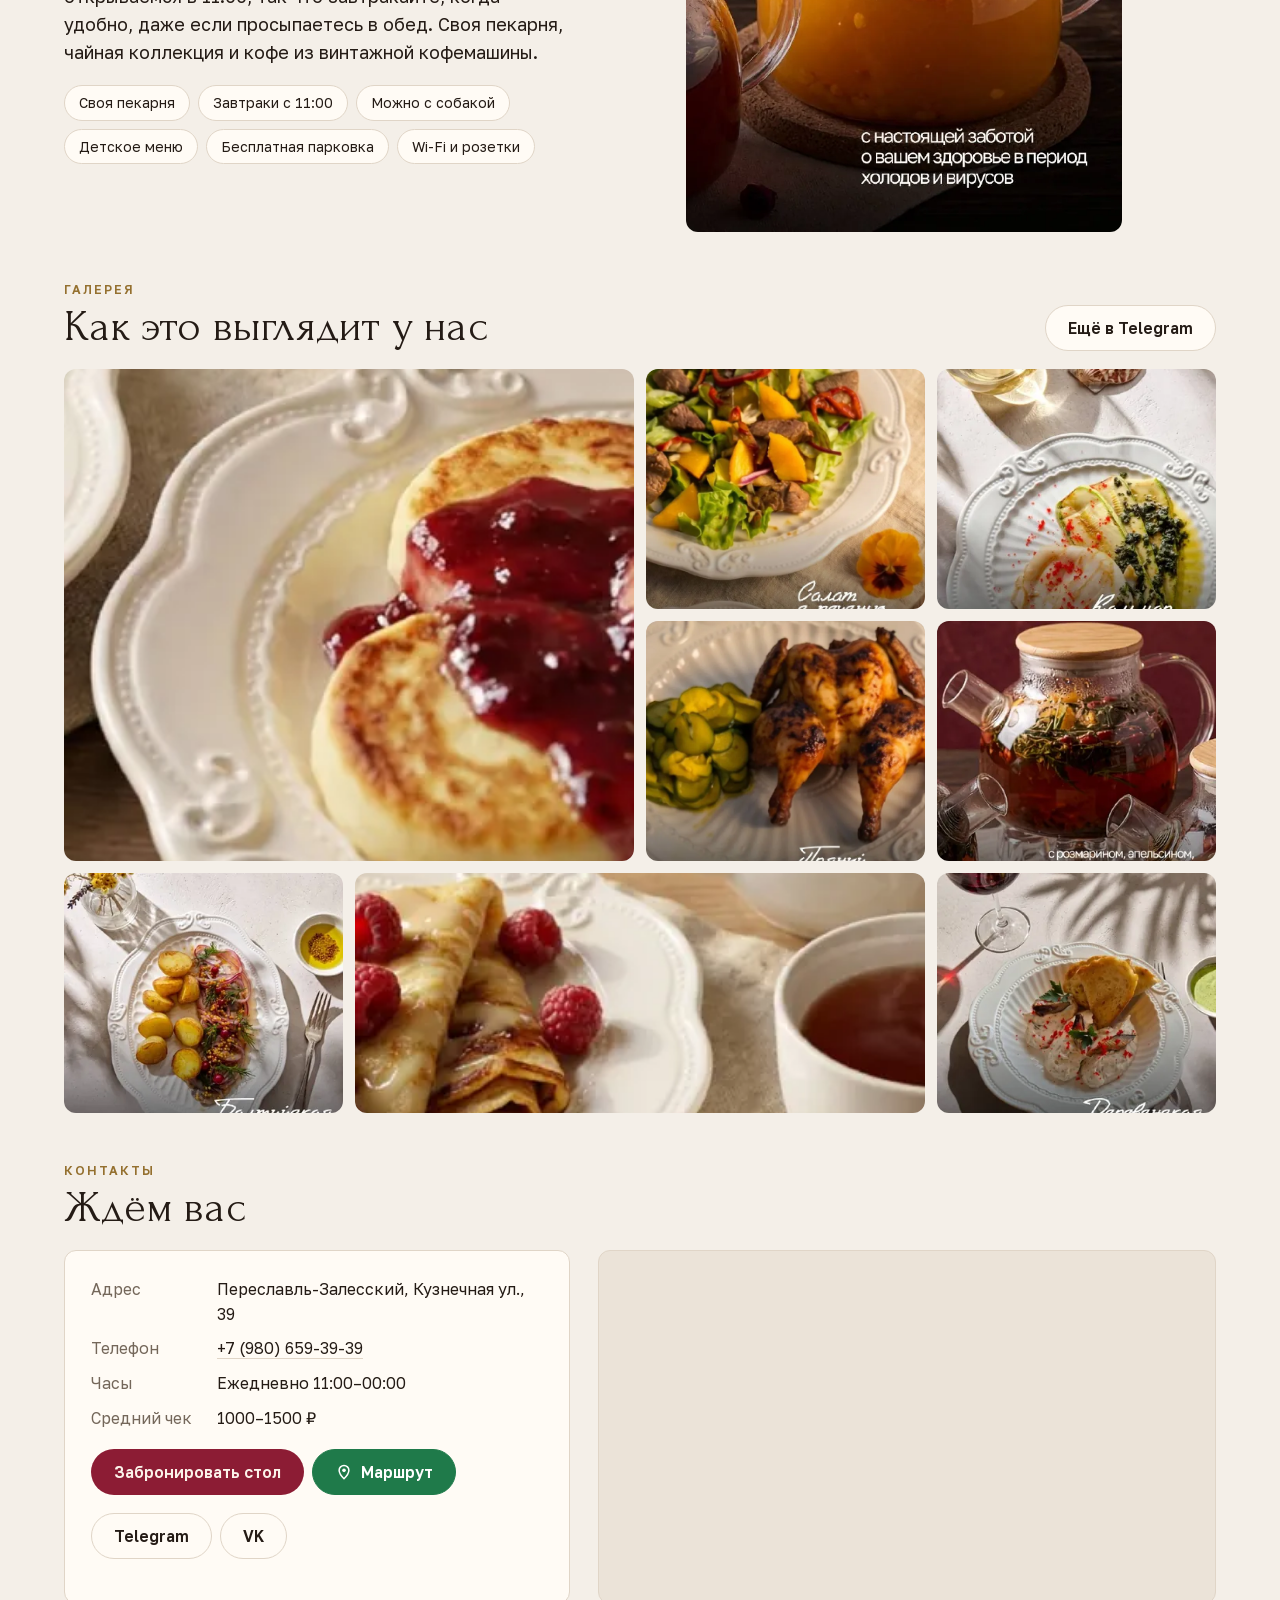
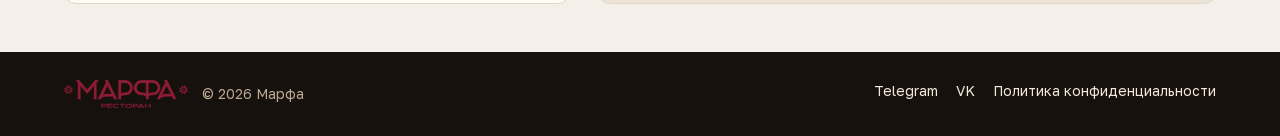
==== commit 3bd281b0: "Галерея без пустых клеток, удобный подвал на телефоне, аккуратная страница брони, без светлой полосы" ====
--- a/index.html
+++ b/index.html
@@ -21,7 +21,7 @@
 <link rel="preload" href="/static/fonts/Forum-cyrillic.woff2" as="font" type="font/woff2" crossorigin>
 <link rel="preload" href="/static/fonts/GolosText-cyrillic.woff2" as="font" type="font/woff2" crossorigin>
 <link rel="stylesheet" href="/static/fonts/fonts.css">
-<link rel="stylesheet" href="/static/site.css?v=1792269939">
+<link rel="stylesheet" href="/static/site.css?v=1794163161">
 <script>try { const t = localStorage.getItem('marfa-theme'); if (t) document.documentElement.dataset.theme = t; } catch (e) {}</script>
 <script type="application/ld+json">{"@context": "https://schema.org", "@type": "Restaurant", "@id": "https://marfapro.ru/#restaurant", "name": "Марфа", "url": "https://marfapro.ru/", "image": "https://marfapro.ru/static/img/og-restoran.jpg", "logo": "https://marfapro.ru/static/img/logo-restoran-brand-192.png", "telephone": "+7 (980) 659-39-39", "priceRange": "1000–1500 ₽", "acceptsReservations": true, "potentialAction": {"@type": "ReserveAction", "target": {"@type": "EntryPoint", "urlTemplate": "https://marfapro.ru/booking", "inLanguage": "ru", "actionPlatform": ["http://schema.org/DesktopWebPlatform", "http://schema.org/MobileWebPlatform"]}, "result": {"@type": "FoodEstablishmentReservation", "name": "Бронь стола в ресторане «Марфа»"}}, "address": {"@type": "PostalAddress", "streetAddress": "Кузнечная ул., 39", "addressLocality": "Переславль-Залесский", "postalCode": "152020", "addressRegion": "Ярославская область", "addressCountry": "RU"}, "geo": {"@type": "GeoCoordinates", "latitude": "56.745467", "longitude": "38.857308"}, "openingHoursSpecification": [{"@type": "OpeningHoursSpecification", "dayOfWeek": ["Monday", "Tuesday", "Wednesday", "Thursday", "Friday", "Saturday", "Sunday"], "opens": "11:00", "closes": "23:59"}], "sameAs": ["https://t.me/marfa_pz", "https://vk.ru/marfa_pz", "https://yandex.ru/maps/org/marfa/18169628082/"], "menu": "https://marfapro.ru/menu", "hasMenu": {"@type": "Menu", "@id": "https://marfapro.ru/menu#menu", "url": "https://marfapro.ru/menu"}}</script>
 
--- a/static/site.css
+++ b/static/site.css
@@ -19,6 +19,8 @@
 
 *, *::before, *::after { box-sizing: border-box; }
 html { -webkit-text-size-adjust: 100%; scroll-behavior: smooth; scroll-padding-top: 5rem; }
+/* Под коротким контентом (бронь, 404) и при «оттягивании» страницы — цвет шапки и подвала, а не светлая полоса */
+html:has(> body > .foot) { background: var(--ink); }
 body { margin: 0; background: var(--bg); color: var(--fg); font-family: var(--font-body); font-size: 16px; line-height: 1.55; }
 img { max-width: 100%; display: block; }
 [hidden] { display: none !important; }
@@ -113,9 +115,11 @@
 @media (max-width: 56rem) { .about { grid-template-columns: 1fr; } .about figure { aspect-ratio: 4 / 3; } }
 
 /* Галерея */
-.gallery { display: grid; grid-template-columns: repeat(4, minmax(0, 1fr)); grid-auto-rows: 15rem; gap: 12px; }
+.gallery { display: grid; grid-template-columns: repeat(4, minmax(0, 1fr)); grid-auto-rows: 15rem; gap: 12px; grid-auto-flow: dense; }
 .gallery figure { margin: 0; overflow: hidden; border-radius: var(--r); background: var(--sunk); position: relative; }
 .gallery figure:nth-child(6n + 1) { grid-column: span 2; grid-row: span 2; }
+/* Следующие крупные — широкие в одну строку: 8 фото ровно заполняют сетку без пустых клеток (и на 4, и на 2 колонки) */
+.gallery figure:nth-child(6n + 1):not(:first-child) { grid-row: span 1; }
 .gallery img { width: 100%; height: 100%; object-fit: cover; }
 .gallery figcaption { position: absolute; left: 0; right: 0; bottom: 0; padding: 24px 12px 10px; font-size: 13.5px; color: #f3e9dc;
   background: linear-gradient(transparent, rgba(0, 0, 0, .55)); }
@@ -180,6 +184,9 @@
 .foot .wrap { display: flex; justify-content: space-between; gap: 14px 28px; flex-wrap: wrap; padding-block: 28px; }
 .foot a { color: var(--ink-fg); text-decoration: none; }
 .foot nav { display: flex; gap: 18px; flex-wrap: wrap; }
+/* Ссылки подвала — удобная зона нажатия на телефоне (≥44px), без изменения вида */
+.foot nav { margin-block: -11px; }
+.foot nav a { display: inline-block; padding-block: 11px; }
 .foot .legal { flex-basis: 100%; order: 3; font-size: 12.5px; max-width: 70ch; opacity: .85; }
 .foot-brand { display: inline-flex; align-items: center; gap: 14px; flex-wrap: wrap; }
 .foot-brand img { height: 28px; width: auto; }
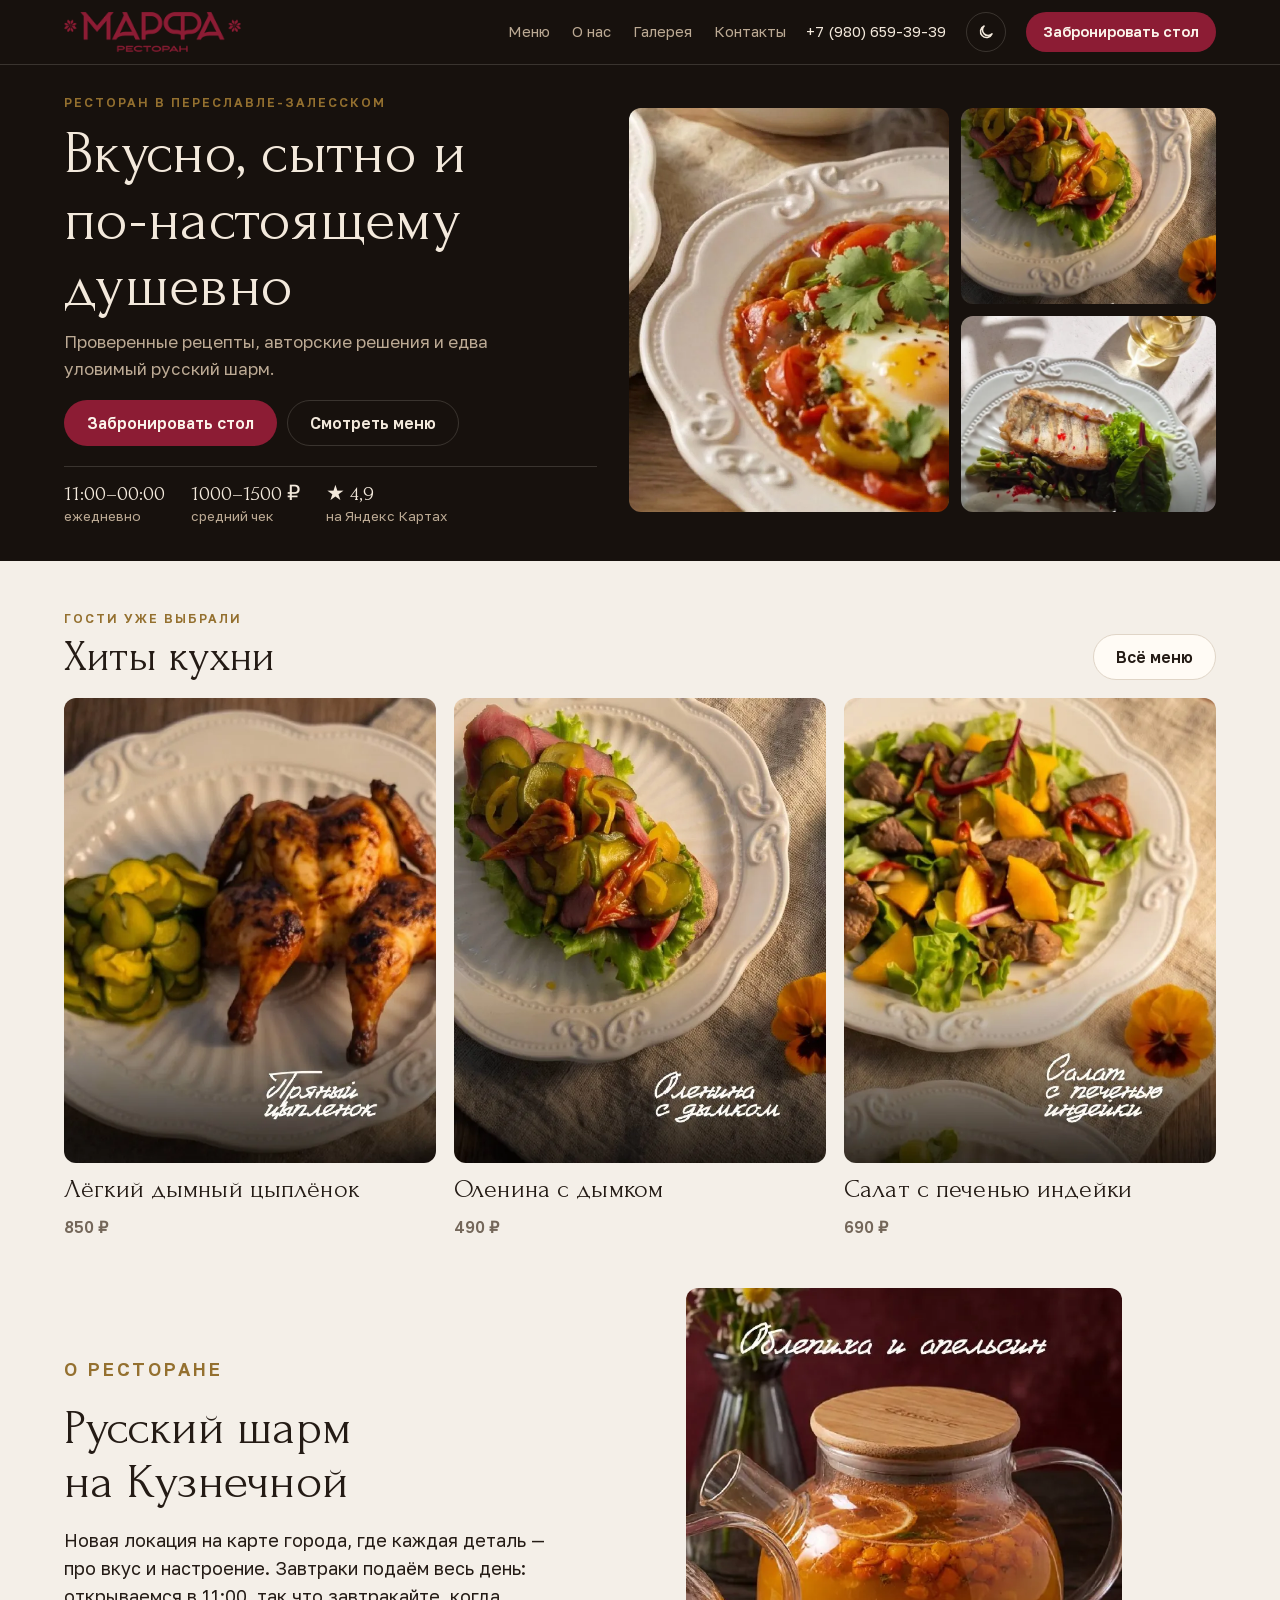
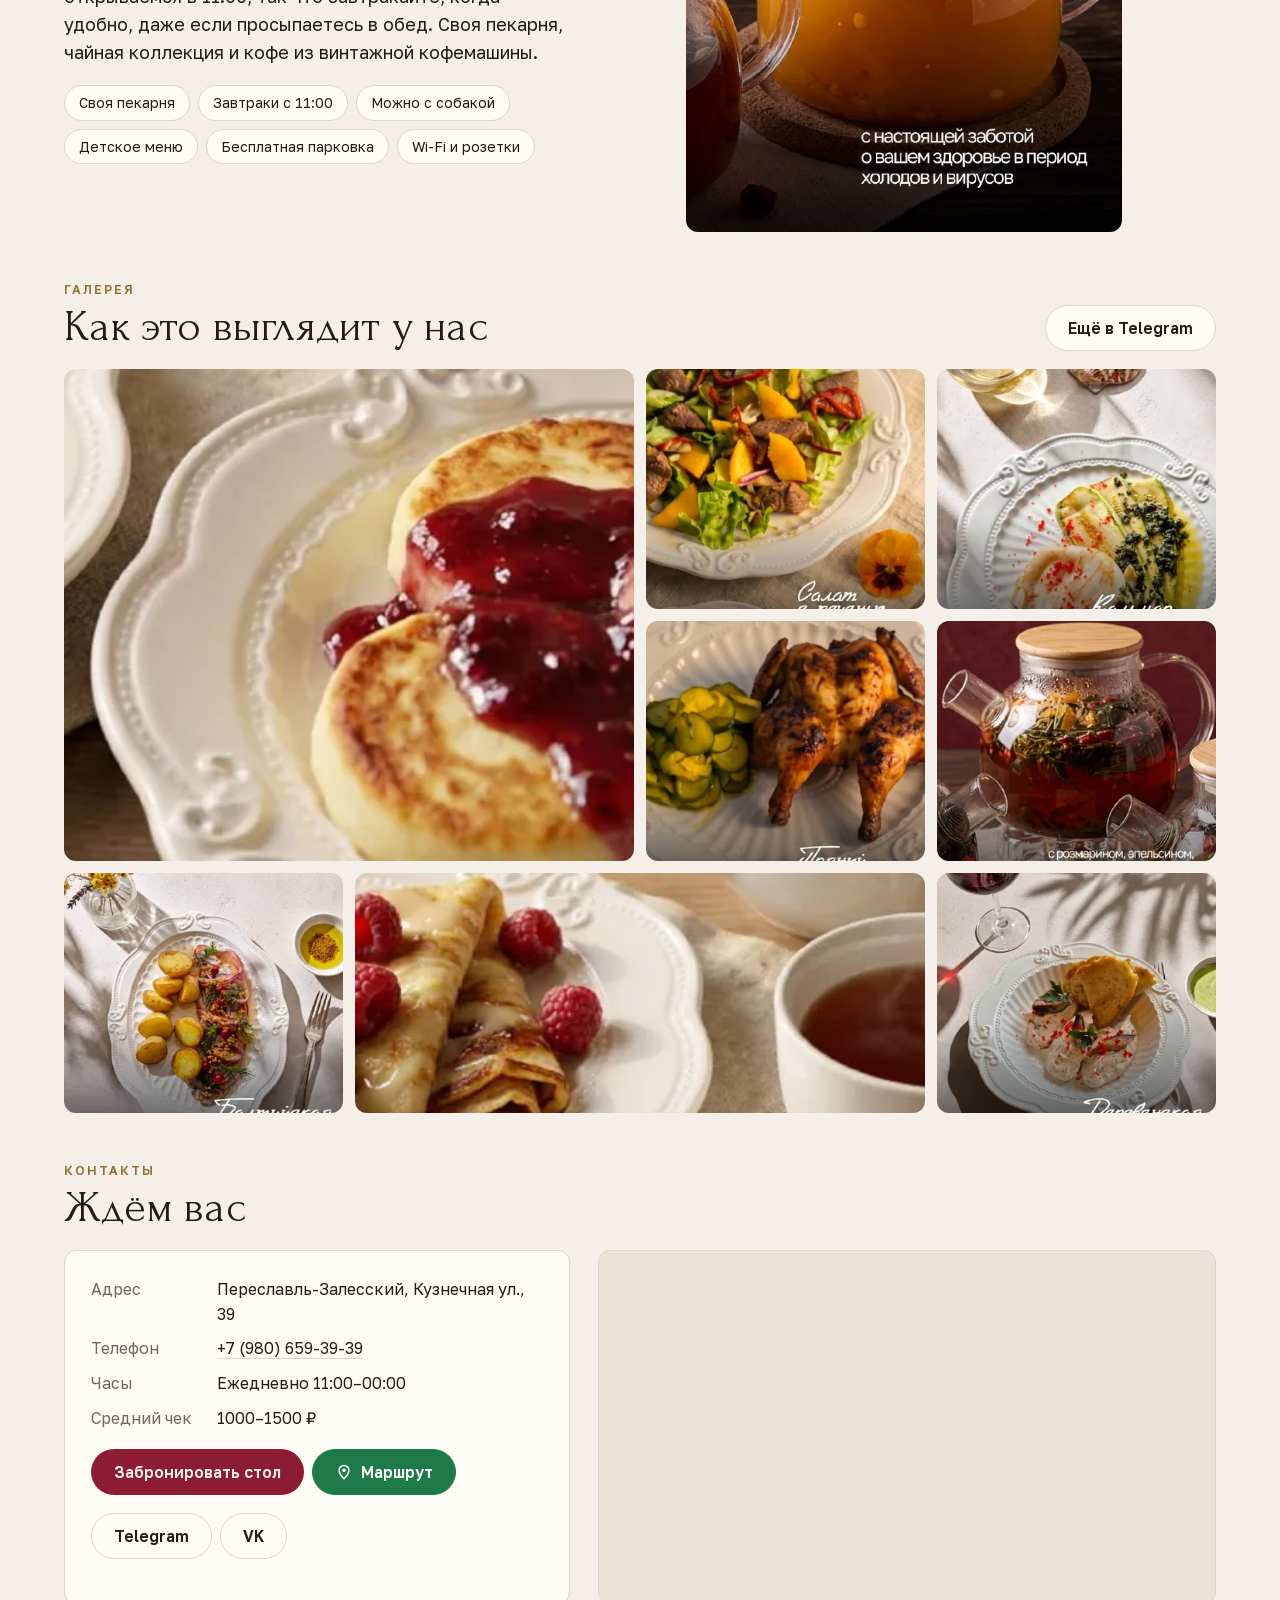
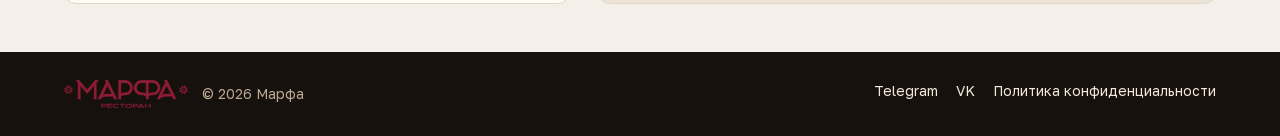
==== commit 04cb0829: "Телефон: кнопка звонка в шапке, шапка прячется при прокрутке вниз, вёрстка на узких экранах (320–360" ====
--- a/index.html
+++ b/index.html
@@ -21,7 +21,7 @@
 <link rel="preload" href="/static/fonts/Forum-cyrillic.woff2" as="font" type="font/woff2" crossorigin>
 <link rel="preload" href="/static/fonts/GolosText-cyrillic.woff2" as="font" type="font/woff2" crossorigin>
 <link rel="stylesheet" href="/static/fonts/fonts.css">
-<link rel="stylesheet" href="/static/site.css?v=1794163161">
+<link rel="stylesheet" href="/static/site.css?v=1794163735">
 <script>try { const t = localStorage.getItem('marfa-theme'); if (t) document.documentElement.dataset.theme = t; } catch (e) {}</script>
 <script type="application/ld+json">{"@context": "https://schema.org", "@type": "Restaurant", "@id": "https://marfapro.ru/#restaurant", "name": "Марфа", "url": "https://marfapro.ru/", "image": "https://marfapro.ru/static/img/og-restoran.jpg", "logo": "https://marfapro.ru/static/img/logo-restoran-brand-192.png", "telephone": "+7 (980) 659-39-39", "priceRange": "1000–1500 ₽", "acceptsReservations": true, "potentialAction": {"@type": "ReserveAction", "target": {"@type": "EntryPoint", "urlTemplate": "https://marfapro.ru/booking", "inLanguage": "ru", "actionPlatform": ["http://schema.org/DesktopWebPlatform", "http://schema.org/MobileWebPlatform"]}, "result": {"@type": "FoodEstablishmentReservation", "name": "Бронь стола в ресторане «Марфа»"}}, "address": {"@type": "PostalAddress", "streetAddress": "Кузнечная ул., 39", "addressLocality": "Переславль-Залесский", "postalCode": "152020", "addressRegion": "Ярославская область", "addressCountry": "RU"}, "geo": {"@type": "GeoCoordinates", "latitude": "56.745467", "longitude": "38.857308"}, "openingHoursSpecification": [{"@type": "OpeningHoursSpecification", "dayOfWeek": ["Monday", "Tuesday", "Wednesday", "Thursday", "Friday", "Saturday", "Sunday"], "opens": "11:00", "closes": "23:59"}], "sameAs": ["https://t.me/marfa_pz", "https://vk.ru/marfa_pz", "https://yandex.ru/maps/org/marfa/18169628082/"], "menu": "https://marfapro.ru/menu", "hasMenu": {"@type": "Menu", "@id": "https://marfapro.ru/menu#menu", "url": "https://marfapro.ru/menu"}}</script>
 
@@ -36,7 +36,7 @@
       <a href="/#contacts">Контакты</a>
     </nav>
     <a class="phone" href="tel:+79806593939">+7 (980) 659-39-39</a>
-    <button type="button" class="theme-btn" id="theme-btn" aria-label="Сменить тему: светлая или тёмная" title="Светлая / тёмная тема">
+<a class="theme-btn call-btn" href="tel:+79806593939" aria-label="Позвонить: +7 (980) 659-39-39" title="Позвонить"><svg viewBox="0 0 24 24" width="18" height="18" aria-hidden="true"><path d="M6.6 3.5h2.6l1.4 4-1.9 1.3a12 12 0 0 0 6.5 6.5l1.3-1.9 4 1.4v2.6a2 2 0 0 1-2.1 2A16.5 16.5 0 0 1 4.6 5.6a2 2 0 0 1 2-2.1z" fill="none" stroke="currentColor" stroke-width="2" stroke-linejoin="round"/></svg></a>    <button type="button" class="theme-btn" id="theme-btn" aria-label="Сменить тему: светлая или тёмная" title="Светлая / тёмная тема">
       <svg class="i-sun" viewBox="0 0 24 24" width="18" height="18" aria-hidden="true"><circle cx="12" cy="12" r="4.5" fill="none" stroke="currentColor" stroke-width="2"/><path d="M12 2v2.5M12 19.5V22M2 12h2.5M19.5 12H22M4.9 4.9l1.8 1.8M17.3 17.3l1.8 1.8M4.9 19.1l1.8-1.8M17.3 6.7l1.8-1.8" stroke="currentColor" stroke-width="2" stroke-linecap="round"/></svg>
       <svg class="i-moon" viewBox="0 0 24 24" width="18" height="18" aria-hidden="true"><path d="M20 14.5A8 8 0 1 1 9.5 4a6.5 6.5 0 0 0 10.5 10.5z" fill="none" stroke="currentColor" stroke-width="2" stroke-linejoin="round"/></svg>
     </button>
@@ -46,7 +46,6 @@
 <a href="/menu/">Меню</a>    <a href="/#about">О нас</a>
     <a href="/#gallery">Галерея</a>
     <a href="/#contacts">Контакты</a>
-    <a href="tel:+79806593939">Позвонить</a>
   </nav>
 </header>
 <main>
@@ -182,6 +181,25 @@
   })();
 </script>
 <script>
+  // Телефон: при прокрутке вниз шапка уезжает (больше места для контента), при прокрутке вверх — возвращается
+  (function () {
+    const top = document.querySelector('.top'), mq = matchMedia('(max-width: 56rem)');
+    if (!top) return;
+    let last = scrollY, ticking = false;
+    addEventListener('scroll', () => {
+      if (ticking) return; ticking = true;
+      requestAnimationFrame(() => {
+        const y = scrollY, d = y - last;
+        if (!mq.matches || y < 140 || top.contains(document.activeElement) && document.activeElement !== document.body) top.classList.remove('is-hidden');
+        else if (d > 6) top.classList.add('is-hidden');
+        else if (d < -6) top.classList.remove('is-hidden');
+        if (Math.abs(d) > 6 || y < 140) last = y;
+        ticking = false;
+      });
+    }, { passive: true });
+  })();
+</script>
+<script>
   // Меню кабинета под именем: закрывается по клику мимо и по Esc
   (function () {
     const m = document.getElementById('me-menu'); if (!m) return;
--- a/static/site.css
+++ b/static/site.css
@@ -61,7 +61,7 @@
   .top .btn { margin-left: auto; }
   .subnav { display: flex; gap: 6px; overflow-x: auto; padding: 0 var(--gutter-r) 10px var(--gutter); scrollbar-width: none; }
   .subnav::-webkit-scrollbar { display: none; }
-  .subnav a { flex: none; color: var(--ink-muted); text-decoration: none; font-size: 14px; padding: 5px 12px; border: 1px solid var(--ink-line); border-radius: 999px; }
+  .subnav a { flex: none; color: var(--ink-muted); text-decoration: none; font-size: 14px; padding: 5px 11px; border: 1px solid var(--ink-line); border-radius: 999px; }
   .subnav a[aria-current="page"] { color: var(--ink-fg); border-color: var(--ink-muted); }
 }
 
@@ -148,7 +148,7 @@
 .cats .wrap::-webkit-scrollbar { display: none; }
 .cats a { flex: none; text-decoration: none; padding: 7px 14px; border-radius: 999px; border: 1px solid var(--line); background: var(--surface); font-size: 14.5px; }
 .cats a.on { background: var(--fg); color: var(--bg); border-color: var(--fg); }
-@media (max-width: 56rem) { .cats { top: calc(104px + env(safe-area-inset-top, 0px)); } }
+@media (max-width: 56rem) { .cats { top: calc(108px + env(safe-area-inset-top, 0px)); } }
 .menu-cat { padding-block: 40px 8px; scroll-margin-top: 9rem; }
 .menu-cat h2 { font-size: clamp(30px, 4vw, 42px); }
 .menu-cat .note { color: var(--muted); margin-top: 4px; }
@@ -313,6 +313,25 @@
 .theme-btn .i-sun { display: none; }
 .theme-btn.is-dark .i-sun { display: block; } .theme-btn.is-dark .i-moon { display: none; }
 @media (max-width: 56rem) { .top .theme-btn { margin-left: auto; } .top .theme-btn ~ .btn { margin-left: 0; } }
+/* Кнопка звонка — только на телефоне (на компьютере номер виден в шапке) */
+.top .call-btn { display: none; text-decoration: none; }
+@media (max-width: 56rem) {
+  .top .call-btn { display: inline-grid; margin-left: auto; }
+  .top .call-btn ~ .theme-btn { margin-left: 0; }
+  /* Шапка уезжает при прокрутке вниз; полоса разделов меню поднимается следом */
+  .top { transition: transform .25s ease; }
+  .top.is-hidden { transform: translateY(-100%); }
+  .cats { transition: top .25s ease; }
+  .top.is-hidden ~ main .cats { top: env(safe-area-inset-top, 0px); }
+}
+@media (prefers-reduced-motion: reduce) { .top, .cats { transition: none; } }
+/* Узкие телефоны (360 и меньше): логотип, звонок, тема и бронь помещаются в одну строку */
+@media (max-width: 24rem) {
+  .logo img { height: 26px; }
+  .top .wrap { gap: 8px; }
+  .top .btn { padding: 0 12px; }
+}
+@media (max-width: 21rem) { .top #theme-btn { display: none; } .hero .wrap .actions { grid-template-columns: 1fr; } }
 .b-short { display: none; }
 @media (max-width: 26rem) {
   .top .wrap { gap: 10px; }
@@ -357,7 +376,7 @@
 .section-head { margin-bottom: 18px; }
 .section-head h2 { font-size: clamp(30px, 3.6vw, 44px); margin-top: 4px; }
 @media (max-width: 56rem) {
-  .hero .wrap { grid-template-columns: 1fr; gap: 18px; padding-block: 20px 22px; }
+  .hero .wrap { grid-template-columns: minmax(0, 1fr); gap: 18px; padding-block: 20px 22px; }
   .hero h1 { font-size: clamp(34px, 9vw, 44px); }
   .hero .lead { font-size: 16px; }
   .hero .actions { display: grid; grid-template-columns: 1fr 1fr; gap: 8px; margin-top: 16px; }
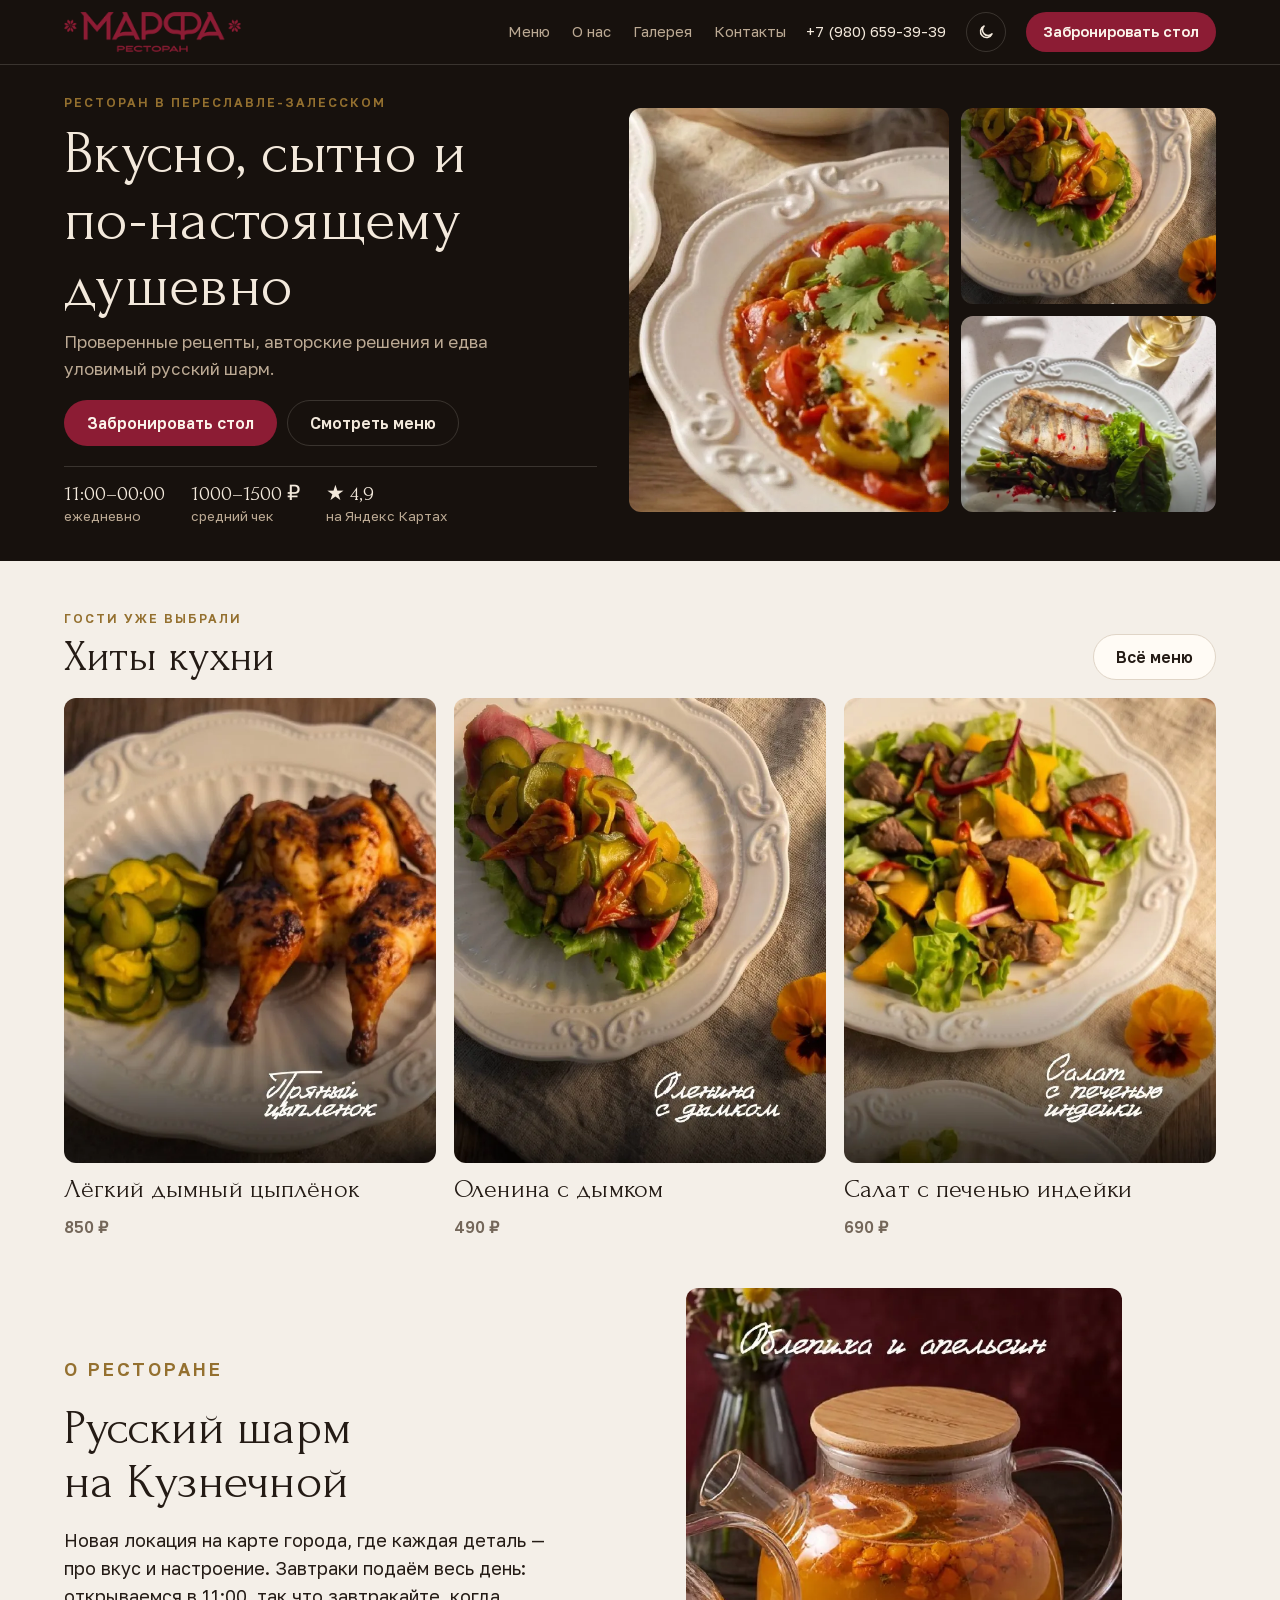
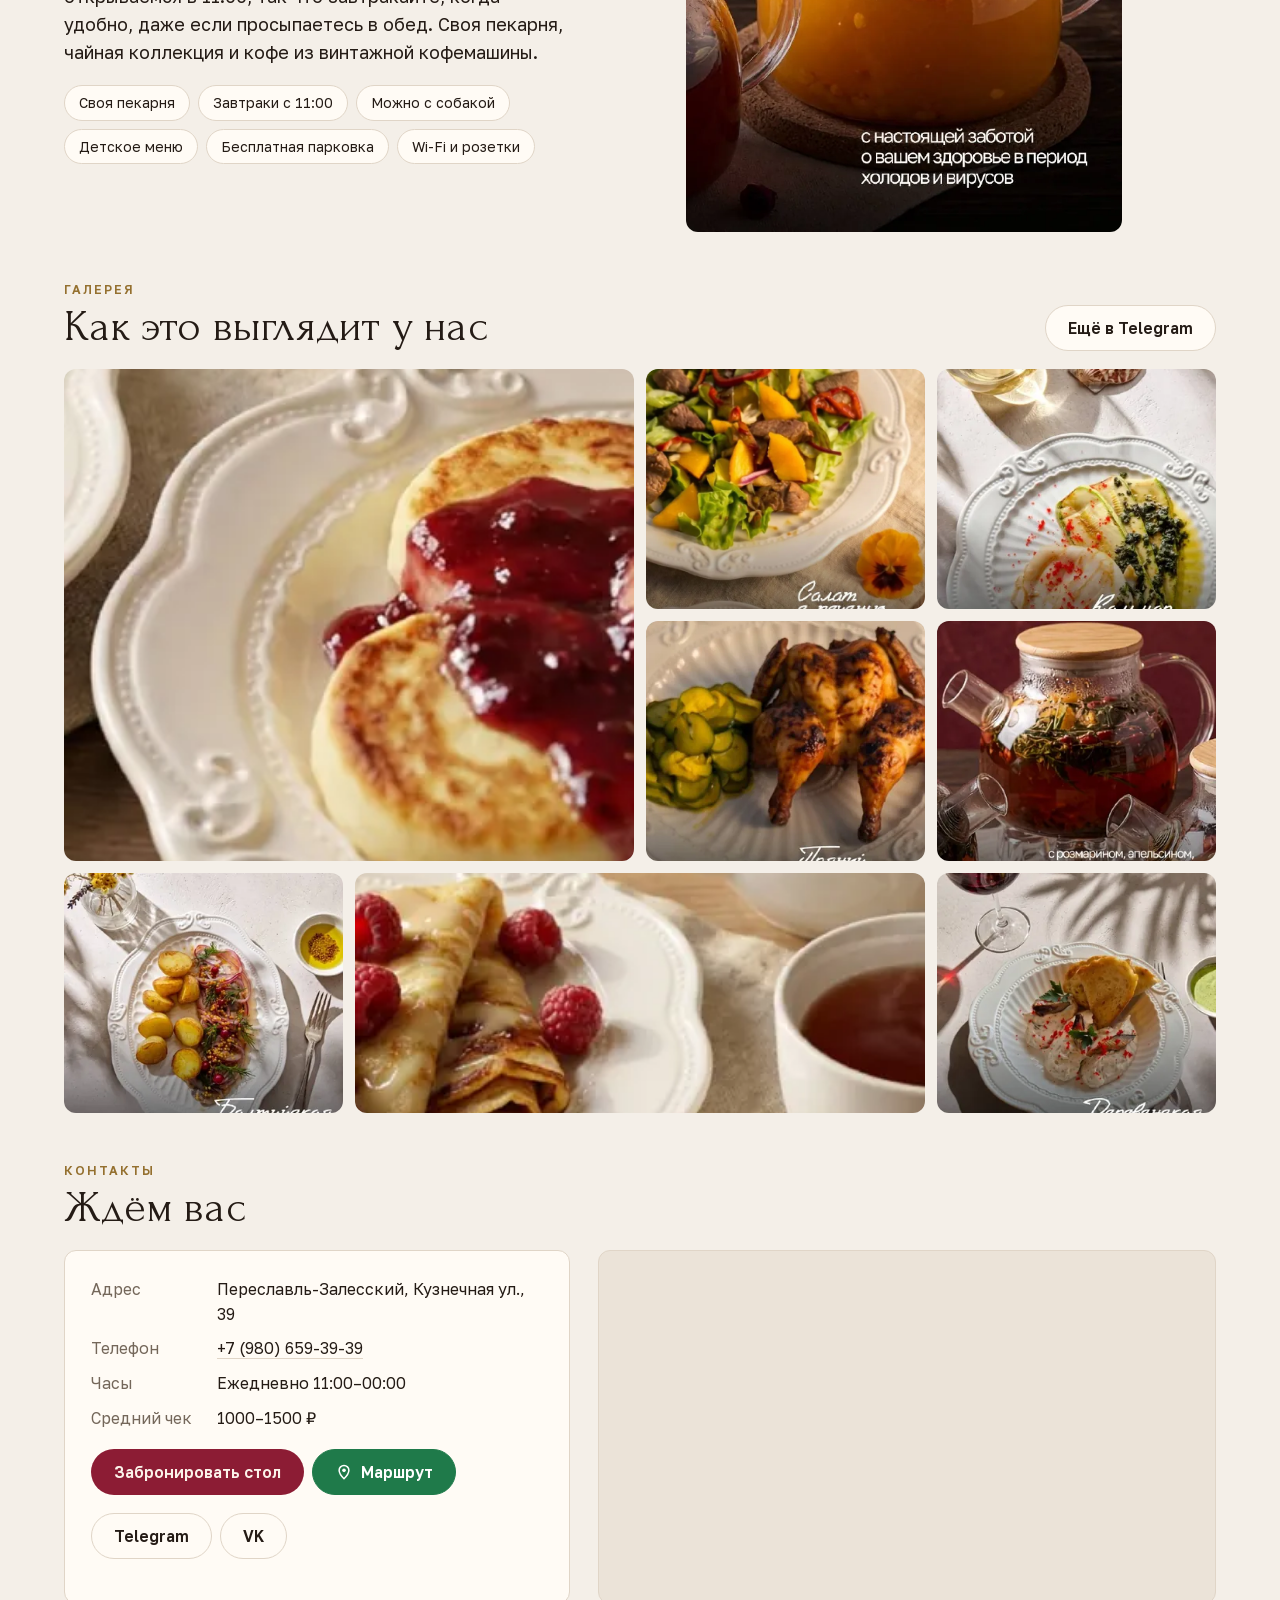
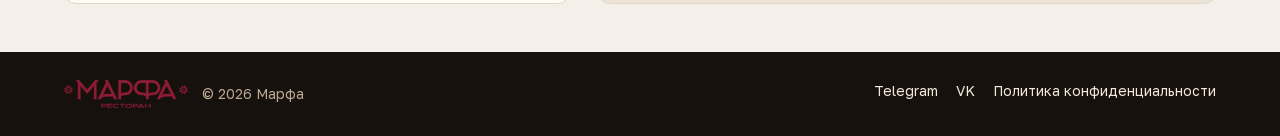
==== commit 67852cd9: "SEO: canonical на конечные адреса со слешем, у брони свой canonical/описание, 404 без canonical, /zh" ====
--- a/index.html
+++ b/index.html
@@ -23,7 +23,7 @@
 <link rel="stylesheet" href="/static/fonts/fonts.css">
 <link rel="stylesheet" href="/static/site.css?v=1794163735">
 <script>try { const t = localStorage.getItem('marfa-theme'); if (t) document.documentElement.dataset.theme = t; } catch (e) {}</script>
-<script type="application/ld+json">{"@context": "https://schema.org", "@type": "Restaurant", "@id": "https://marfapro.ru/#restaurant", "name": "Марфа", "url": "https://marfapro.ru/", "image": "https://marfapro.ru/static/img/og-restoran.jpg", "logo": "https://marfapro.ru/static/img/logo-restoran-brand-192.png", "telephone": "+7 (980) 659-39-39", "priceRange": "1000–1500 ₽", "acceptsReservations": true, "potentialAction": {"@type": "ReserveAction", "target": {"@type": "EntryPoint", "urlTemplate": "https://marfapro.ru/booking", "inLanguage": "ru", "actionPlatform": ["http://schema.org/DesktopWebPlatform", "http://schema.org/MobileWebPlatform"]}, "result": {"@type": "FoodEstablishmentReservation", "name": "Бронь стола в ресторане «Марфа»"}}, "address": {"@type": "PostalAddress", "streetAddress": "Кузнечная ул., 39", "addressLocality": "Переславль-Залесский", "postalCode": "152020", "addressRegion": "Ярославская область", "addressCountry": "RU"}, "geo": {"@type": "GeoCoordinates", "latitude": "56.745467", "longitude": "38.857308"}, "openingHoursSpecification": [{"@type": "OpeningHoursSpecification", "dayOfWeek": ["Monday", "Tuesday", "Wednesday", "Thursday", "Friday", "Saturday", "Sunday"], "opens": "11:00", "closes": "23:59"}], "sameAs": ["https://t.me/marfa_pz", "https://vk.ru/marfa_pz", "https://yandex.ru/maps/org/marfa/18169628082/"], "menu": "https://marfapro.ru/menu", "hasMenu": {"@type": "Menu", "@id": "https://marfapro.ru/menu#menu", "url": "https://marfapro.ru/menu"}}</script>
+<script type="application/ld+json">{"@context": "https://schema.org", "@type": "Restaurant", "@id": "https://marfapro.ru/#restaurant", "name": "Марфа", "url": "https://marfapro.ru/", "image": "https://marfapro.ru/static/img/og-restoran.jpg", "logo": "https://marfapro.ru/static/img/logo-restoran-brand-192.png", "telephone": "+7 (980) 659-39-39", "priceRange": "1000–1500 ₽", "acceptsReservations": true, "potentialAction": {"@type": "ReserveAction", "target": {"@type": "EntryPoint", "urlTemplate": "https://marfapro.ru/booking/", "inLanguage": "ru", "actionPlatform": ["http://schema.org/DesktopWebPlatform", "http://schema.org/MobileWebPlatform"]}, "result": {"@type": "FoodEstablishmentReservation", "name": "Бронь стола в ресторане «Марфа»"}}, "address": {"@type": "PostalAddress", "streetAddress": "Кузнечная ул., 39", "addressLocality": "Переславль-Залесский", "postalCode": "152020", "addressRegion": "Ярославская область", "addressCountry": "RU"}, "geo": {"@type": "GeoCoordinates", "latitude": "56.745467", "longitude": "38.857308"}, "openingHoursSpecification": [{"@type": "OpeningHoursSpecification", "dayOfWeek": ["Monday", "Tuesday", "Wednesday", "Thursday", "Friday", "Saturday", "Sunday"], "opens": "11:00", "closes": "23:59"}], "sameAs": ["https://t.me/marfa_pz", "https://vk.ru/marfa_pz", "https://yandex.ru/maps/org/marfa/18169628082/"], "menu": "https://marfapro.ru/menu/", "hasMenu": {"@type": "Menu", "@id": "https://marfapro.ru/menu/#menu", "url": "https://marfapro.ru/menu/"}}</script>
 
 </head>
 <body>
